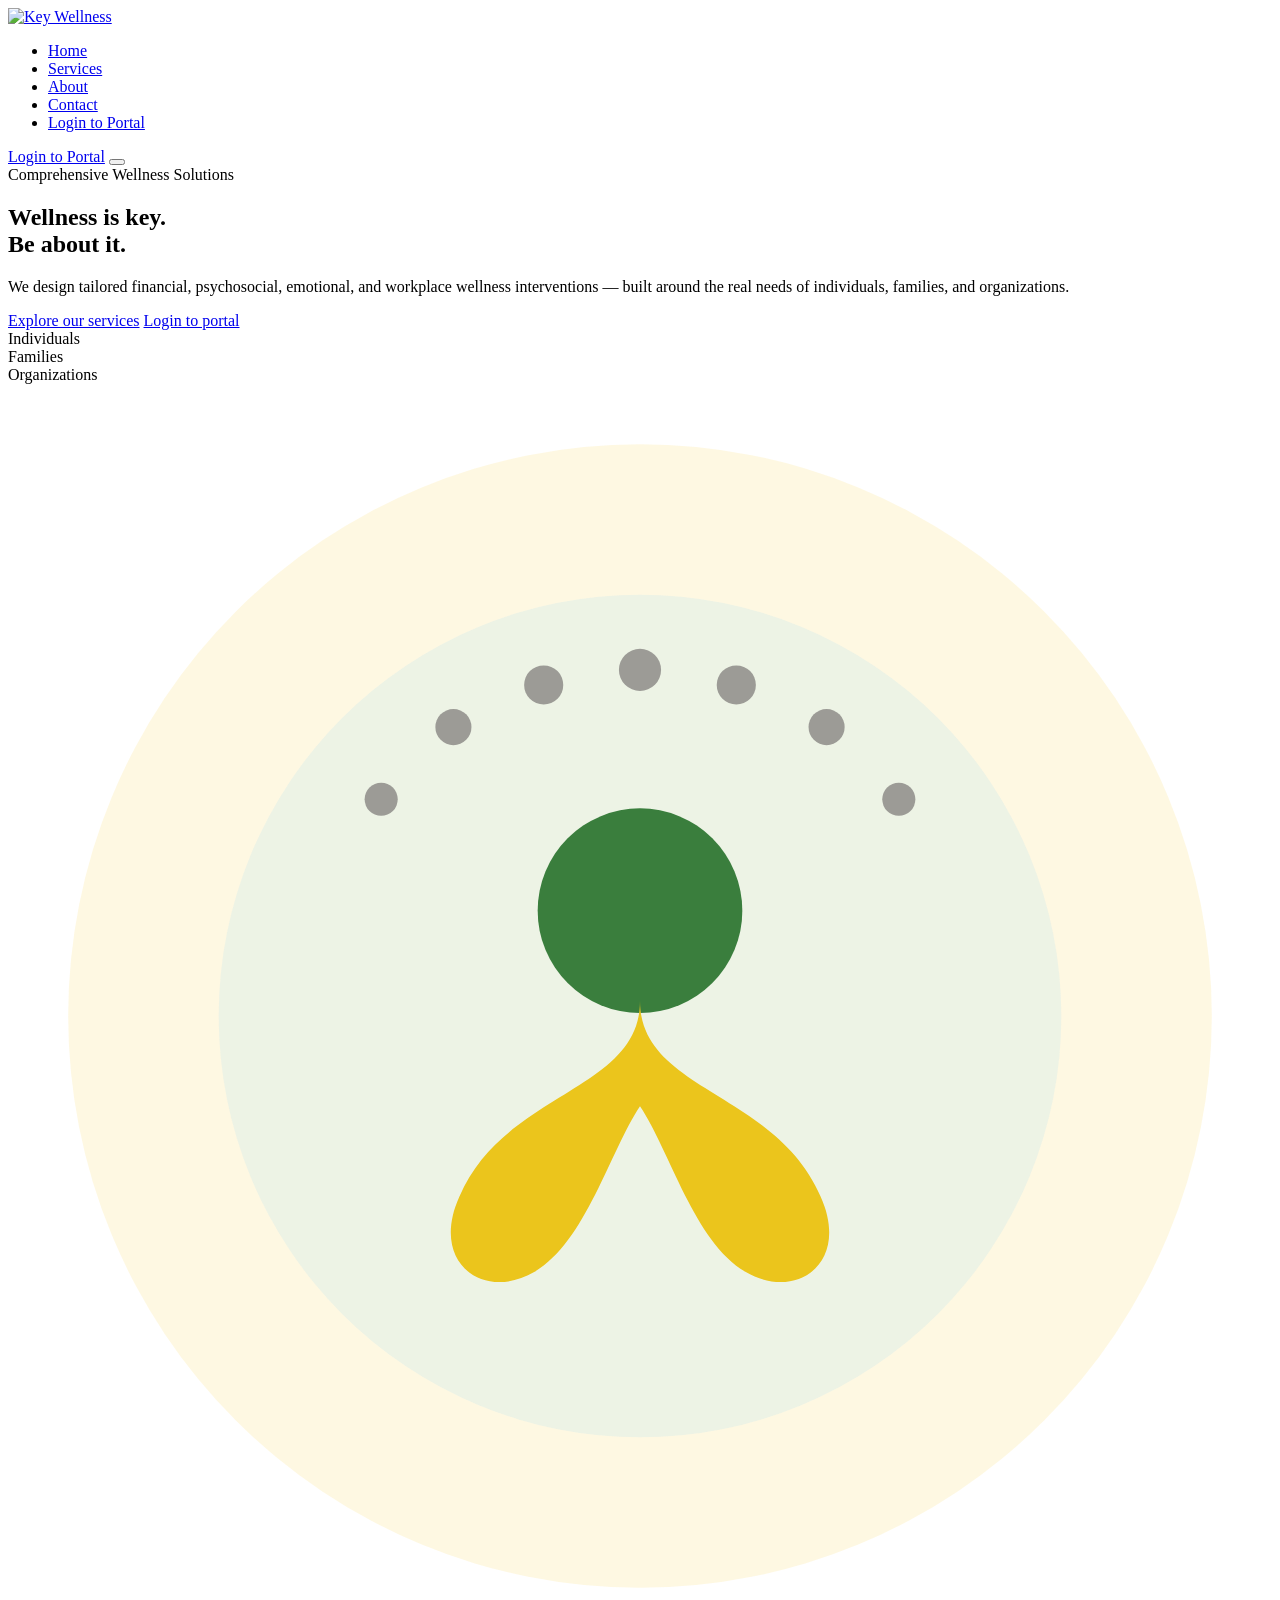
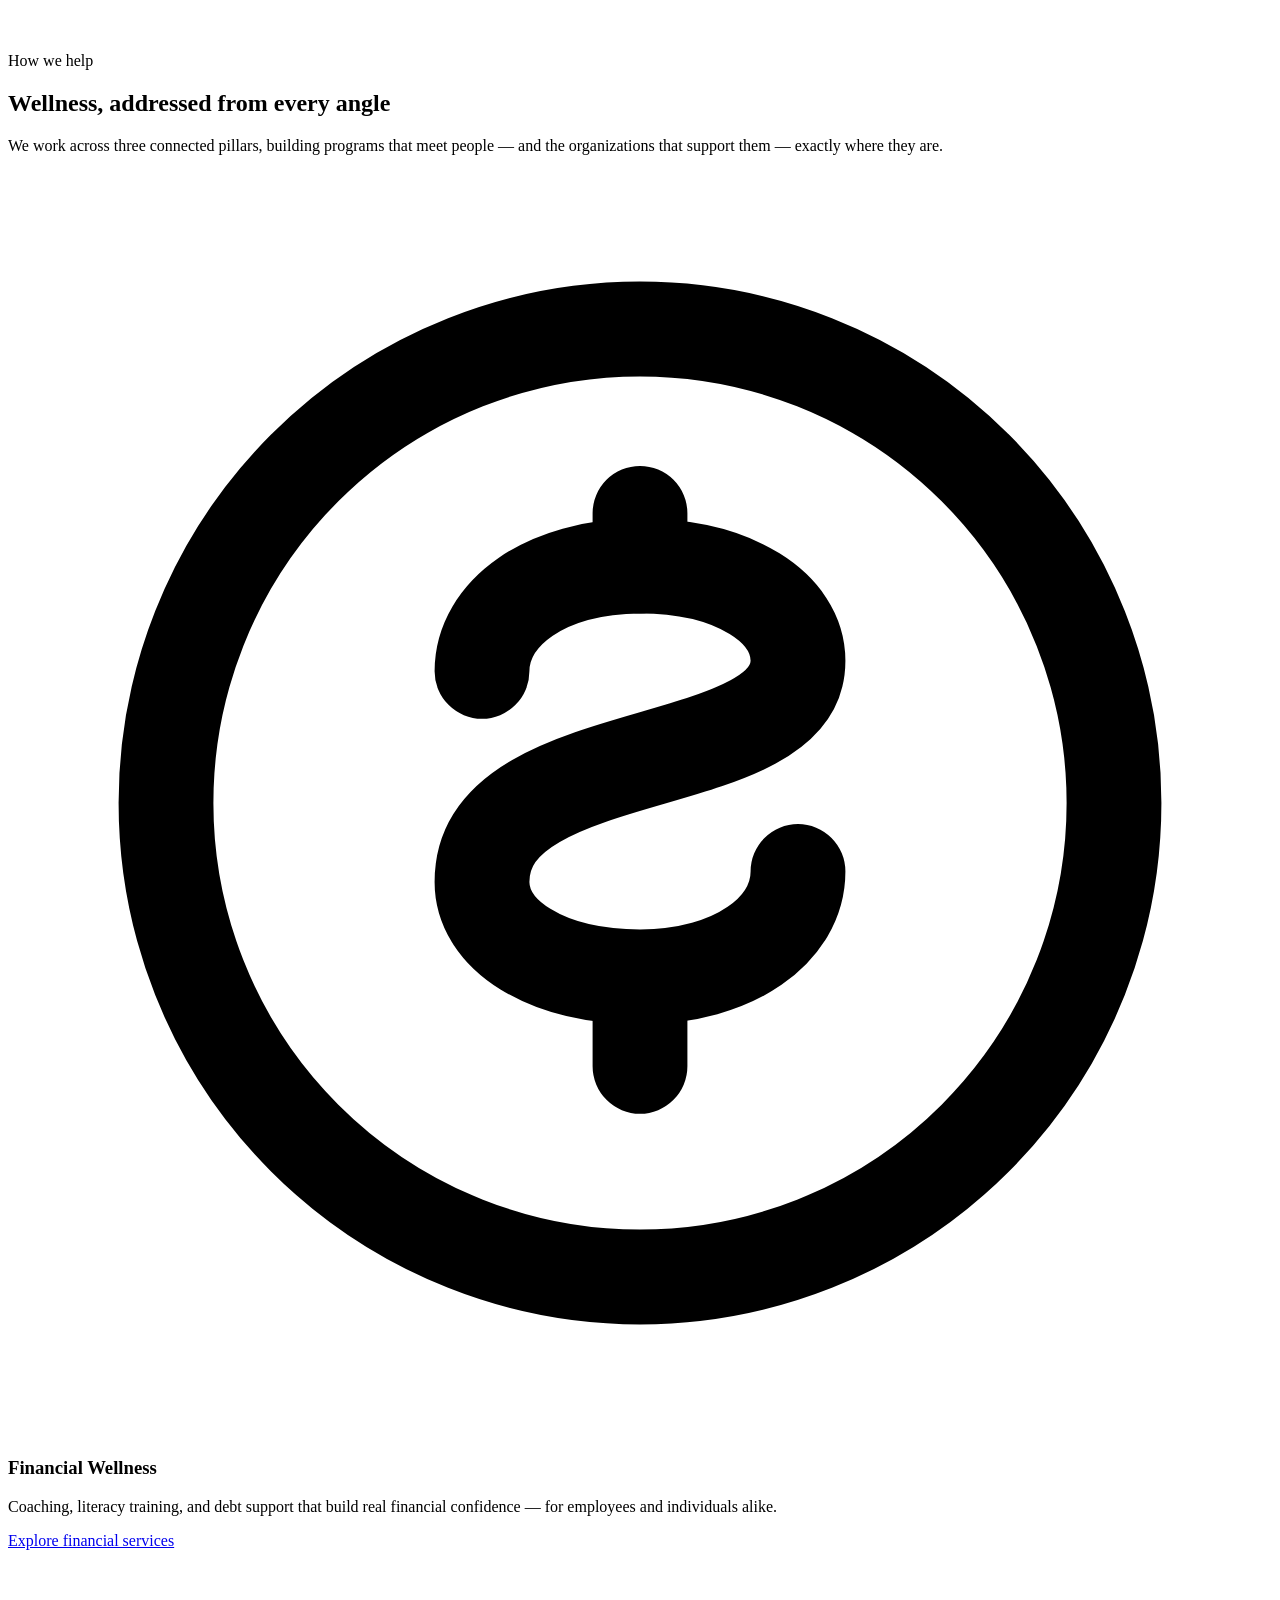
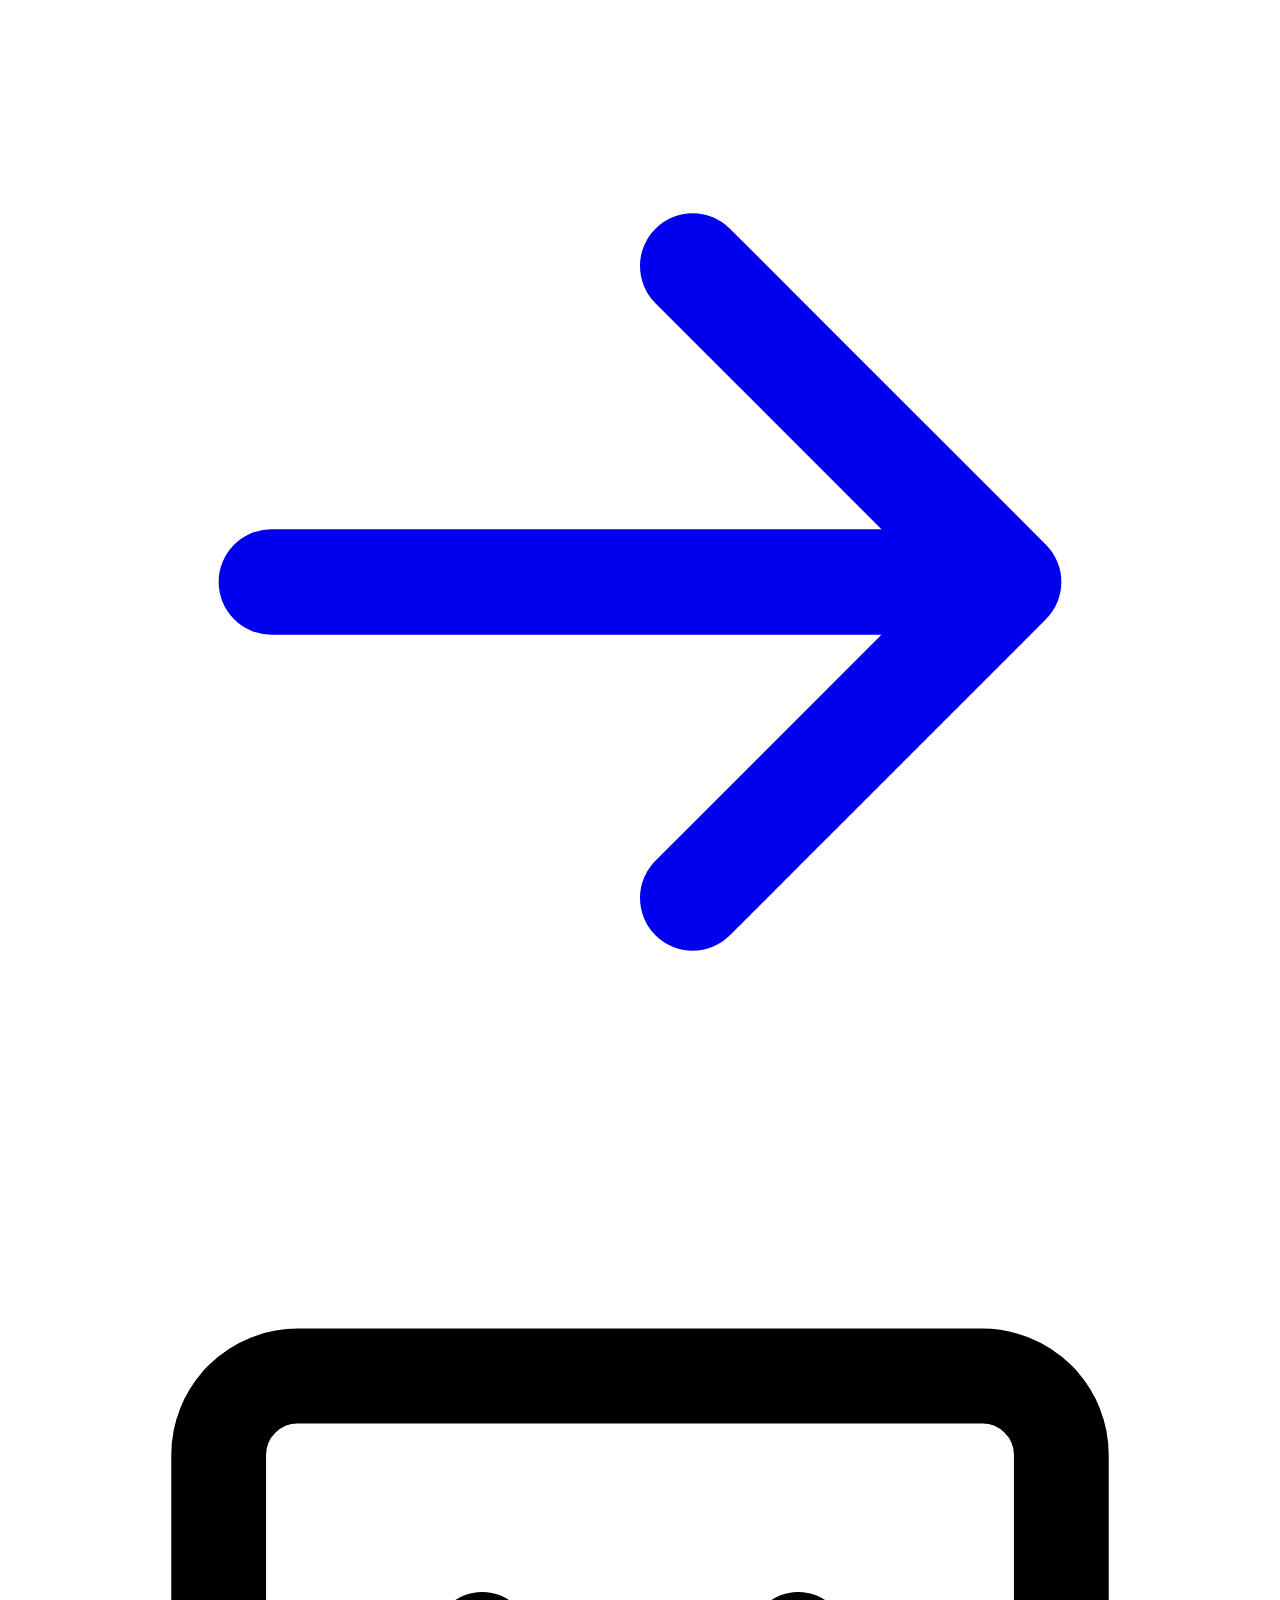
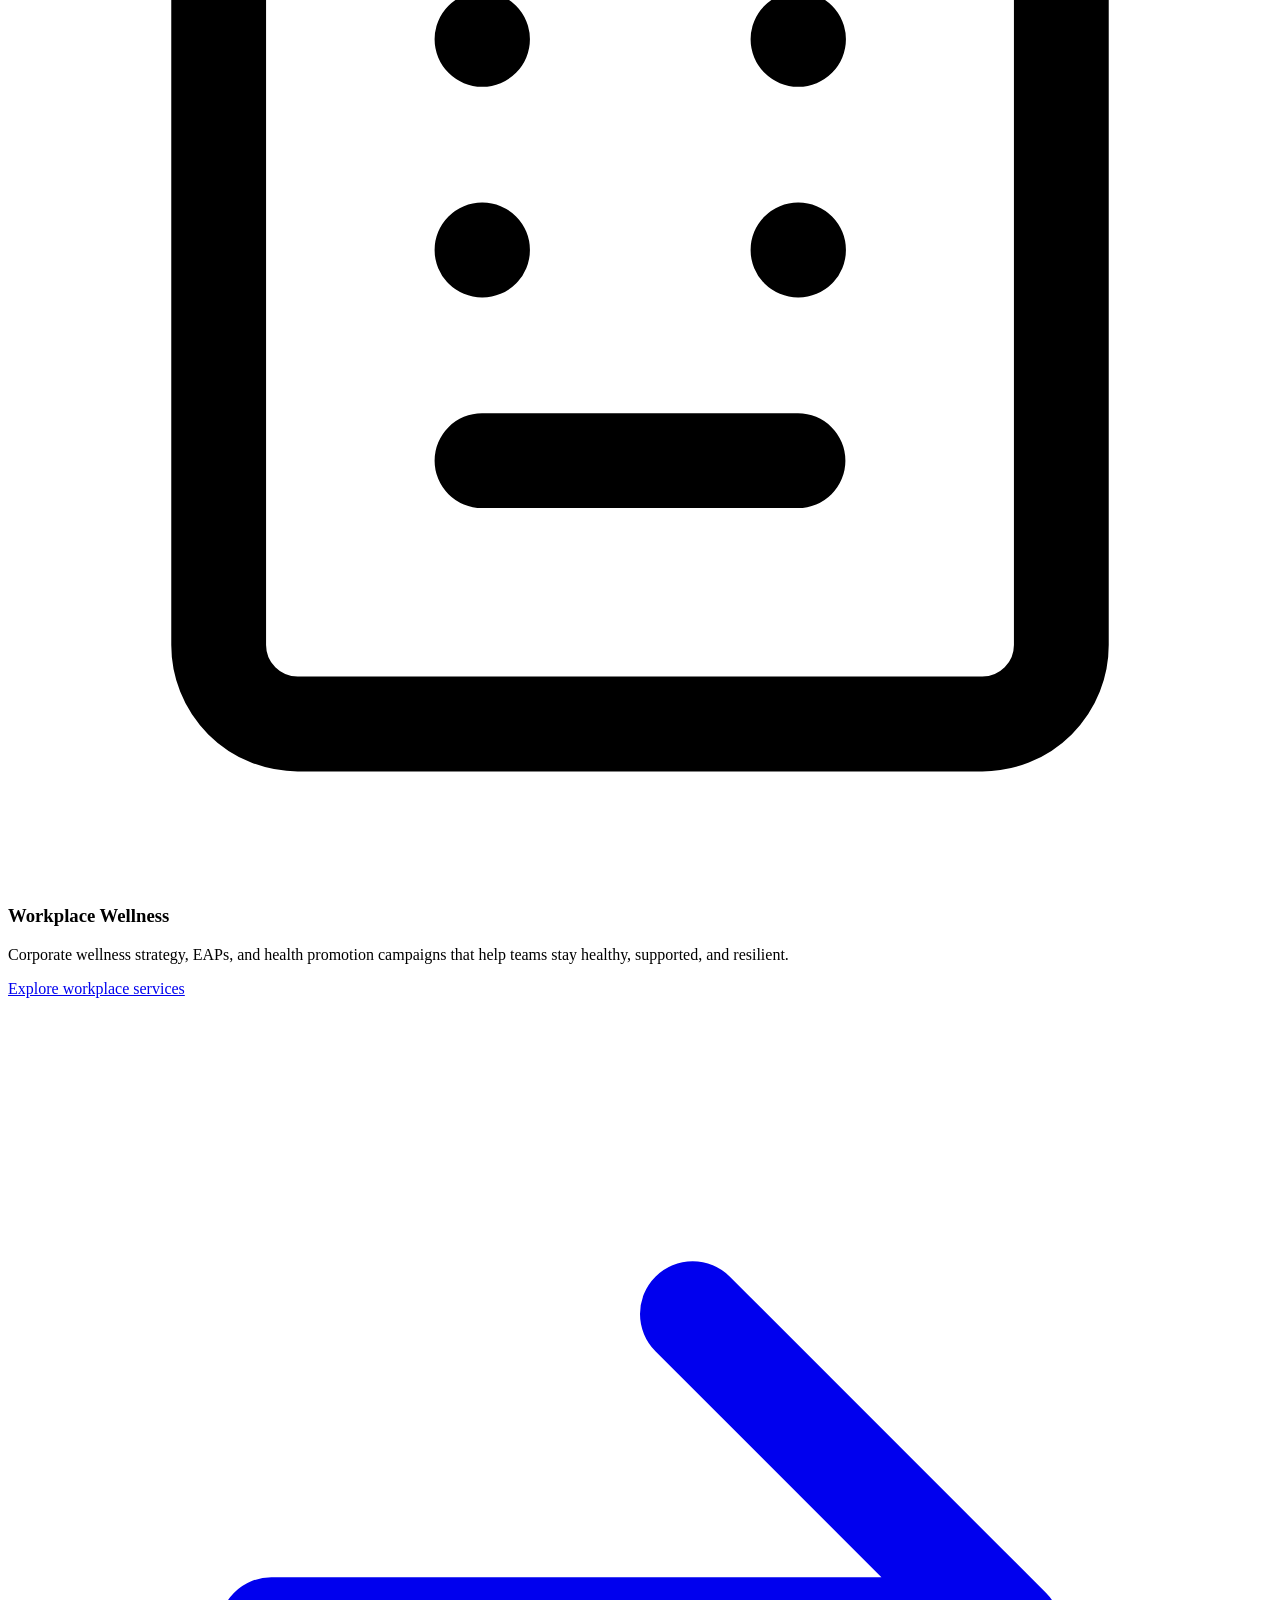
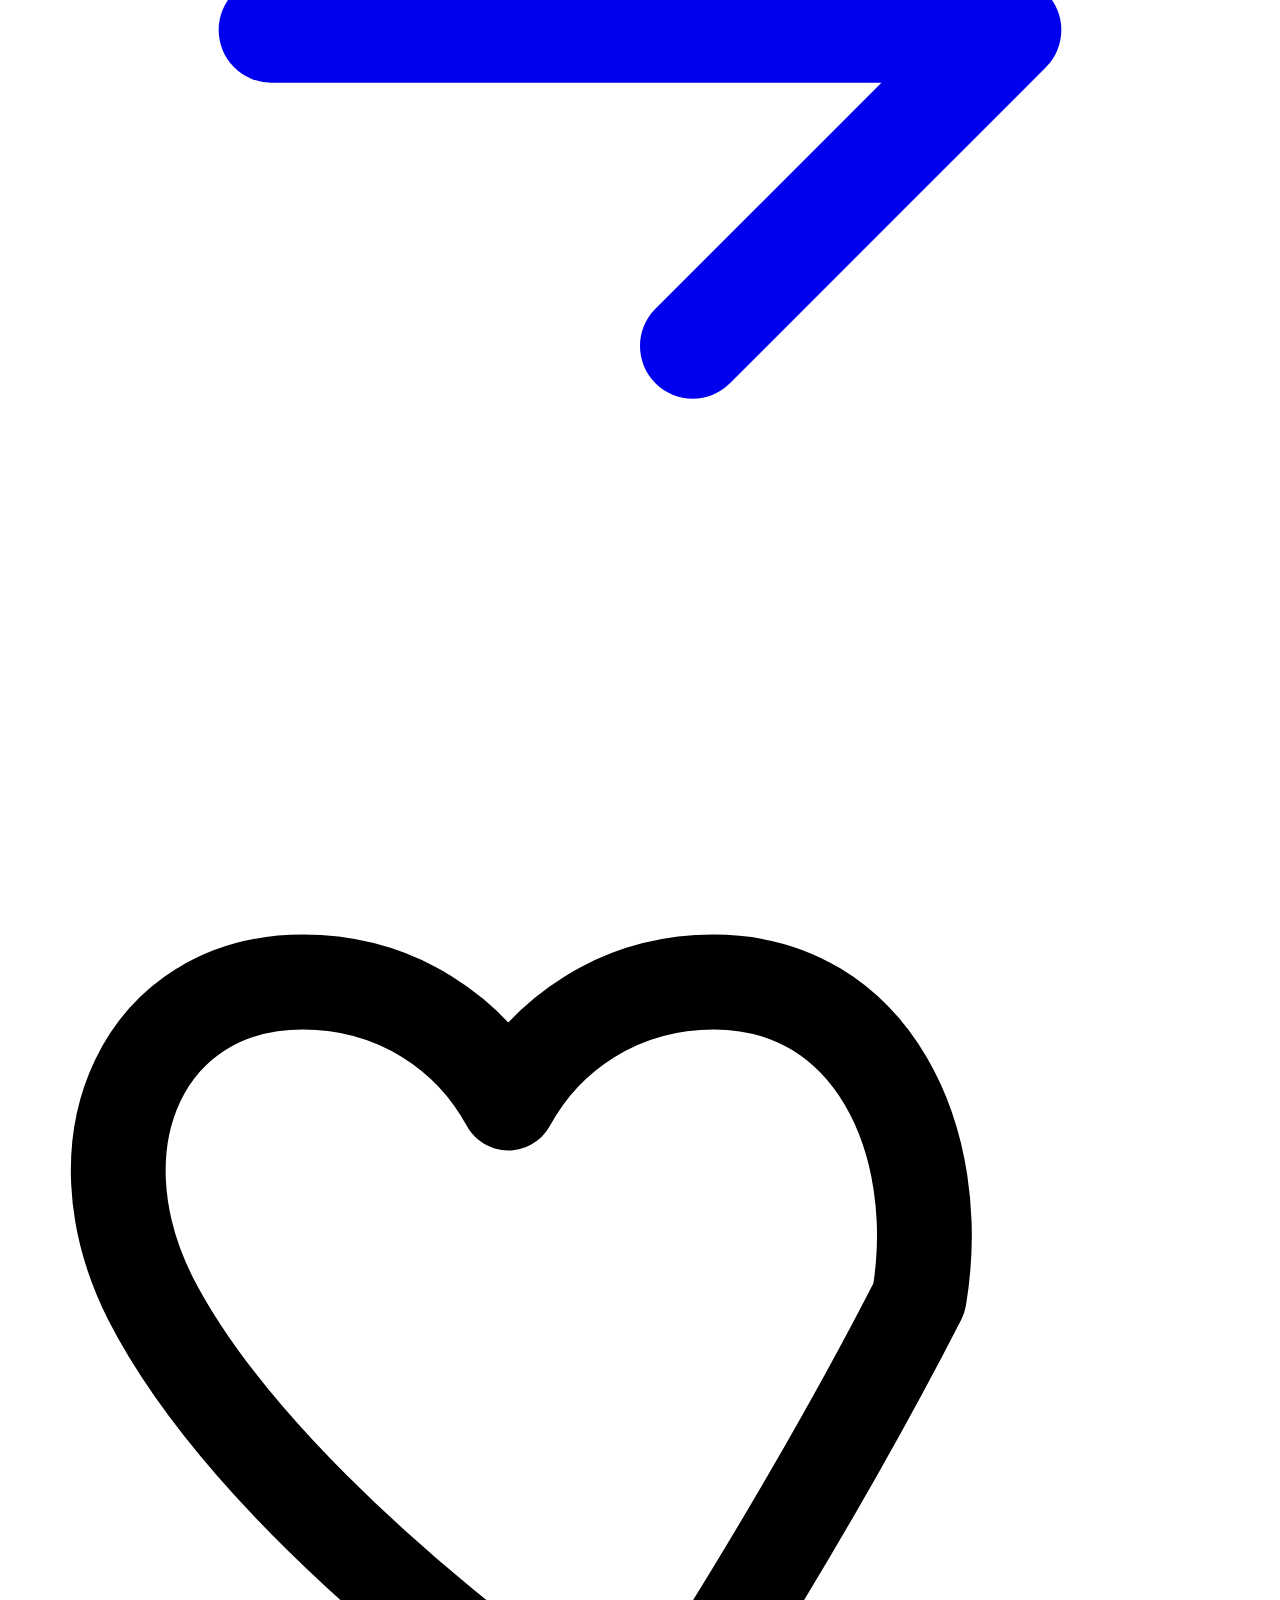
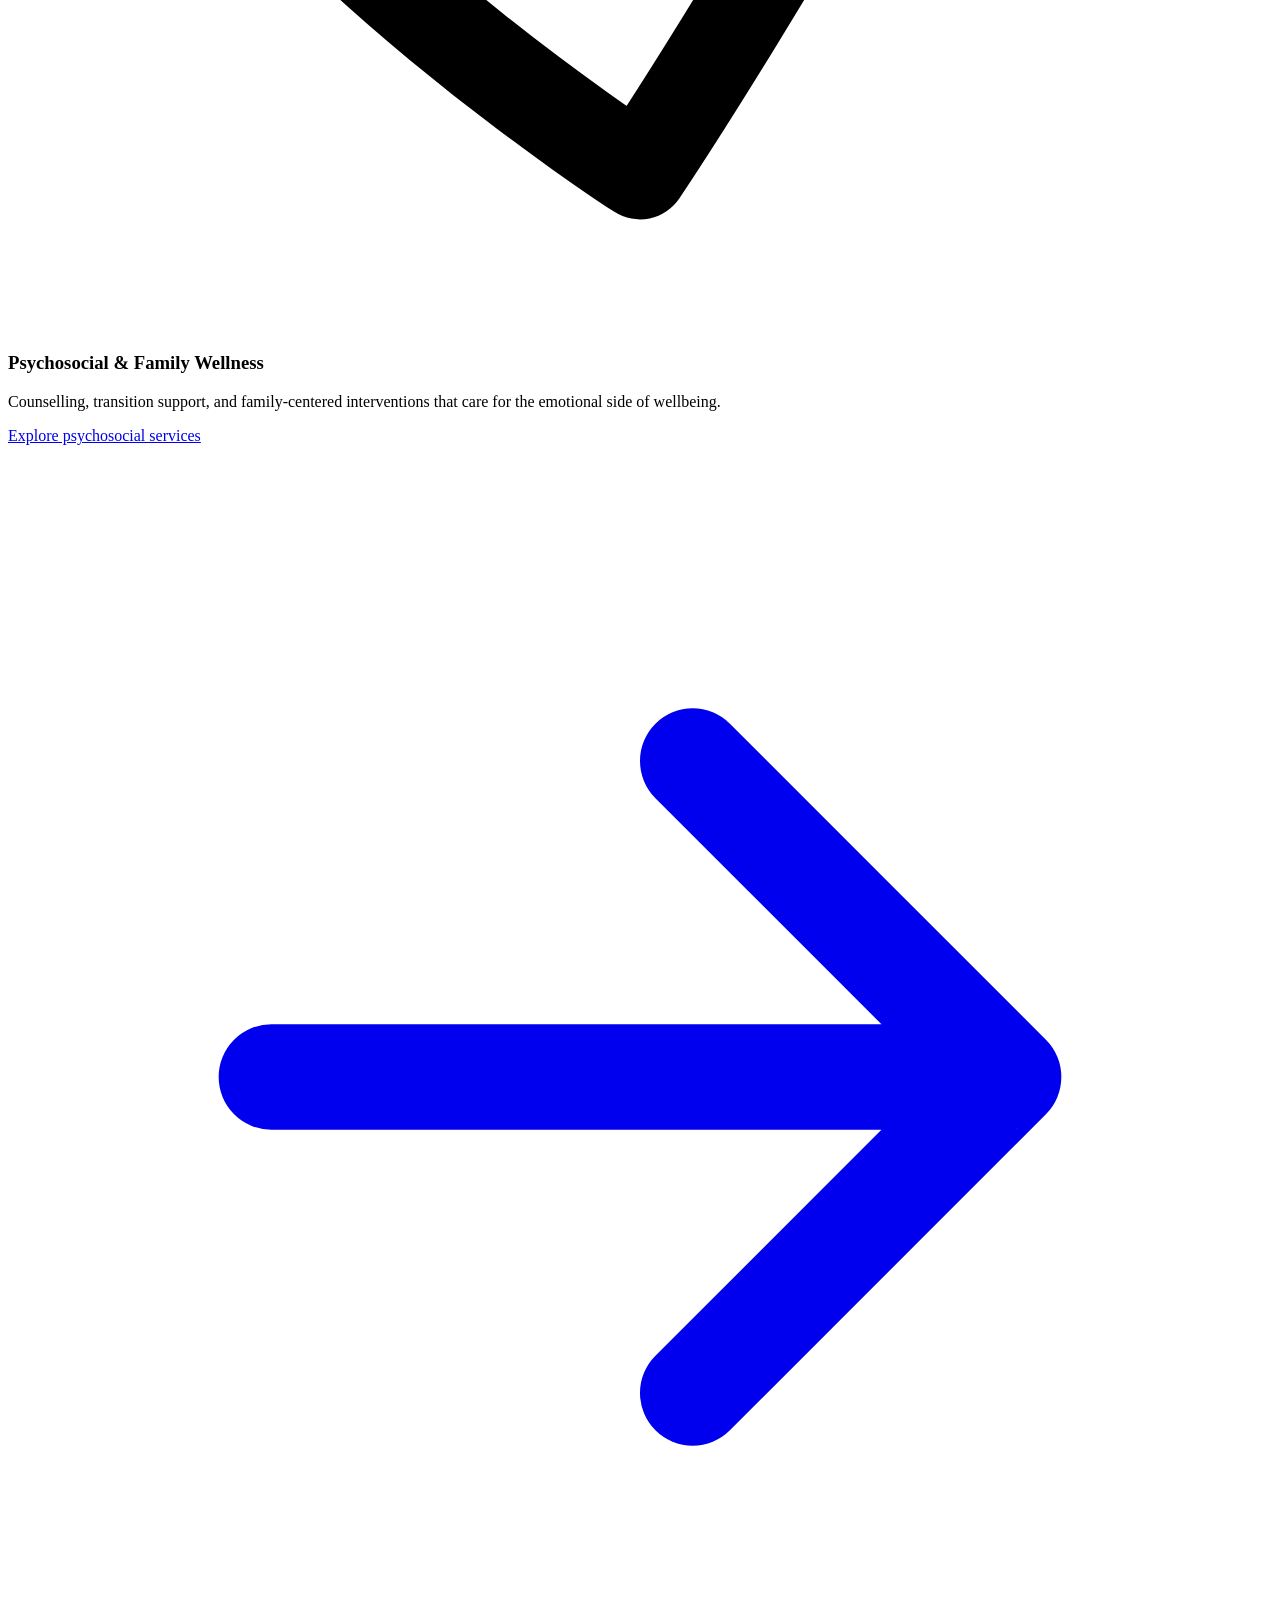
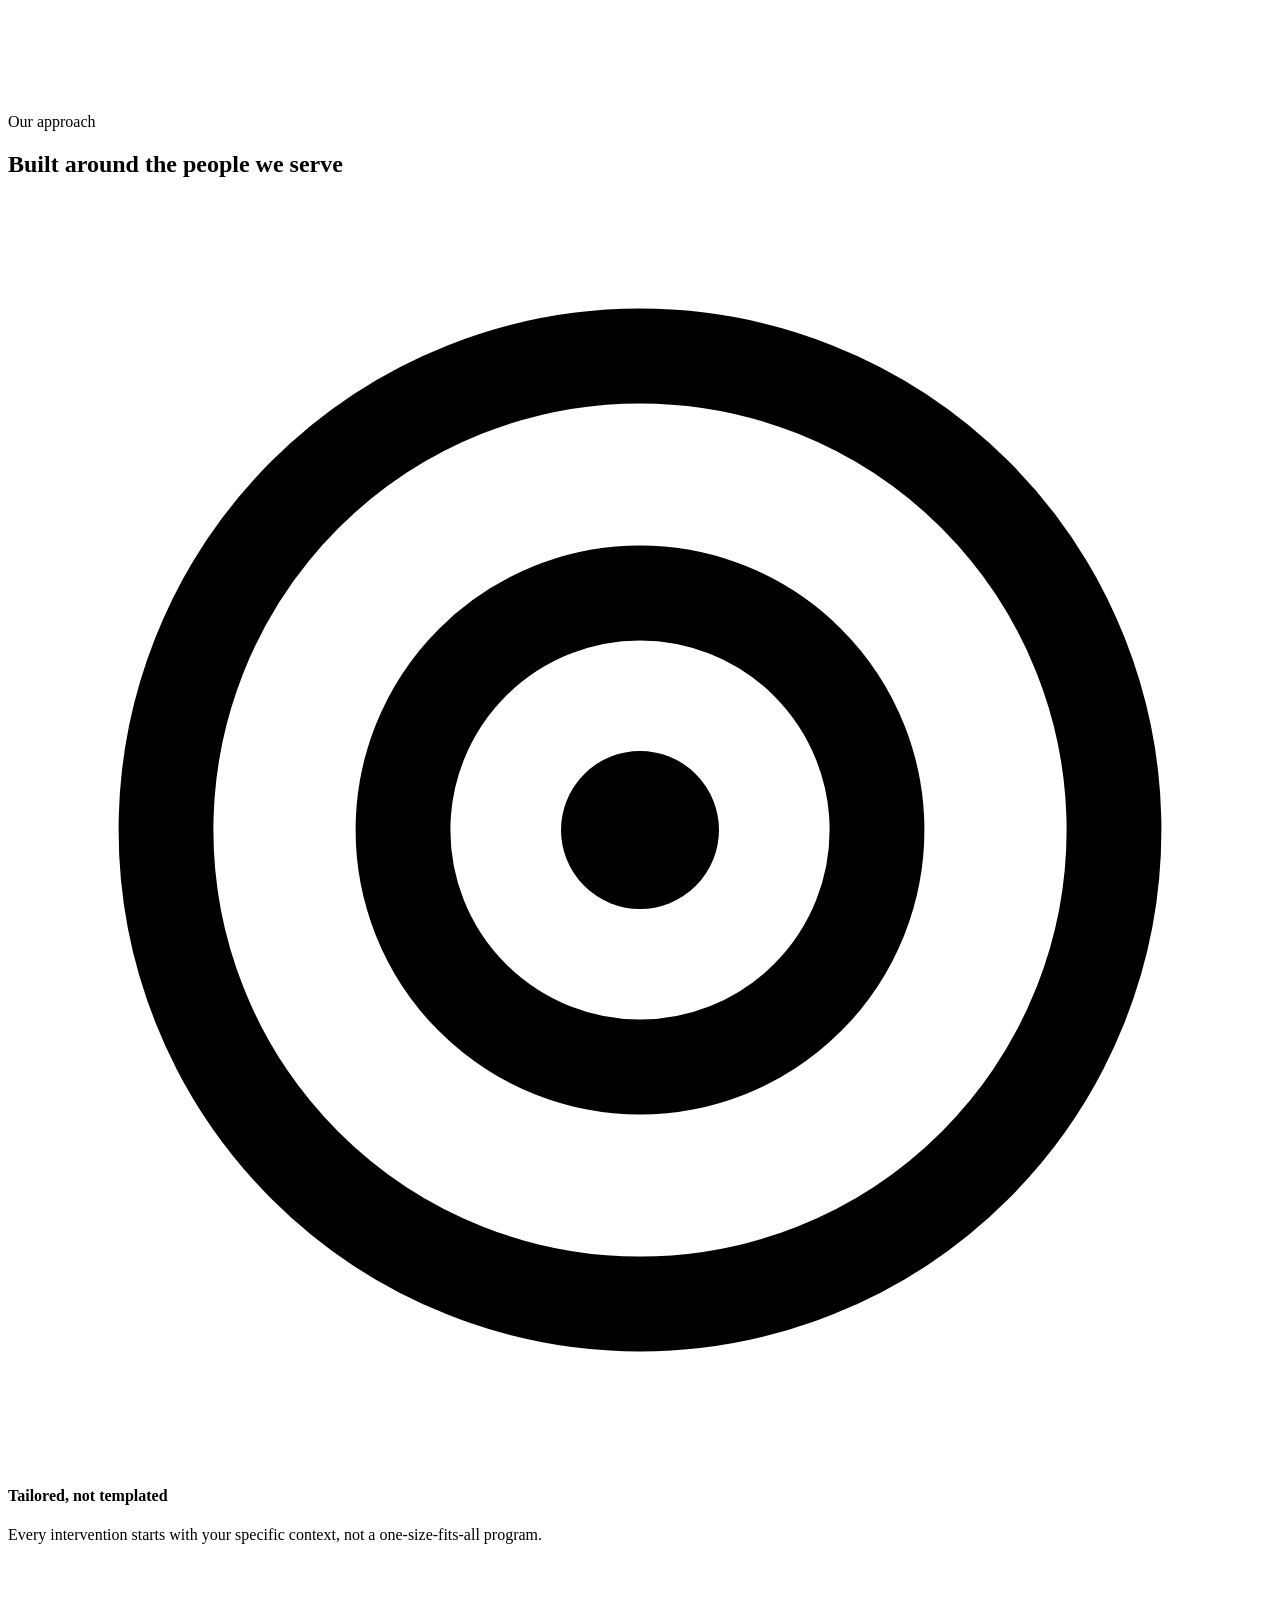
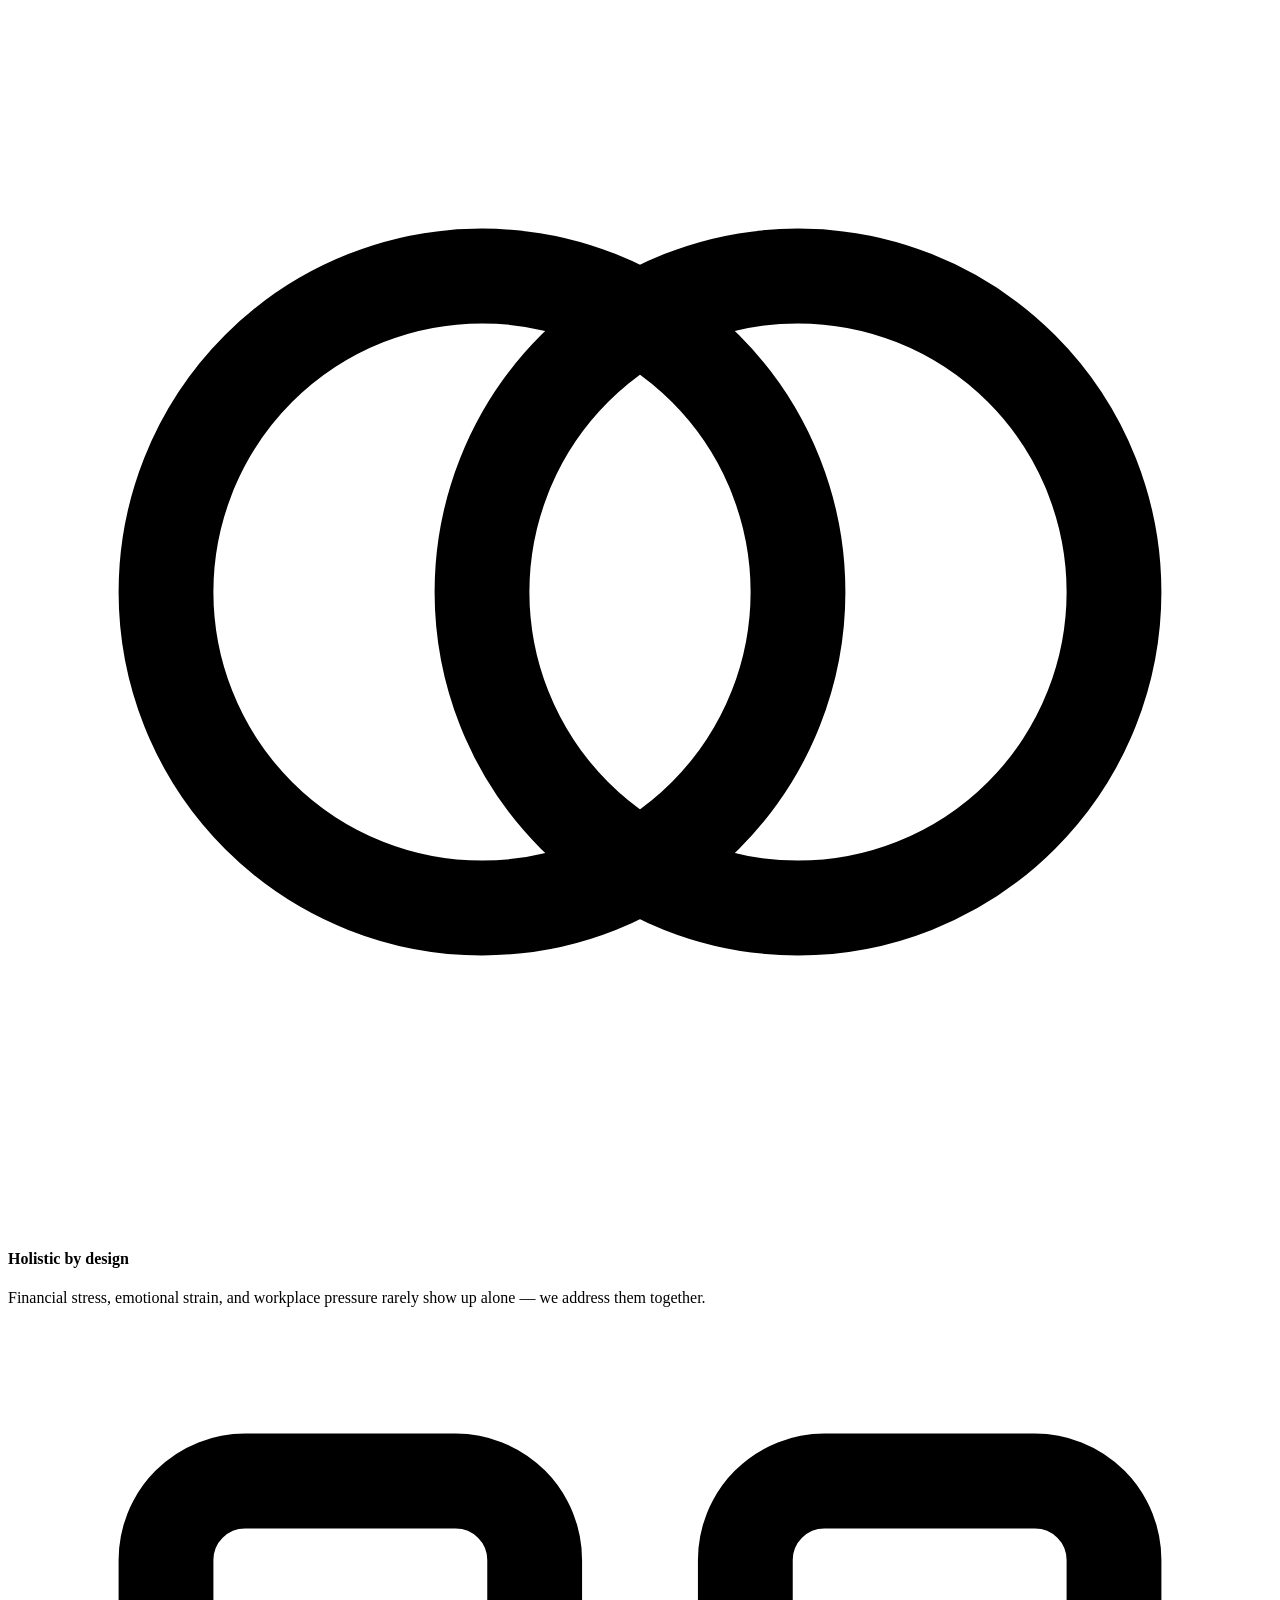
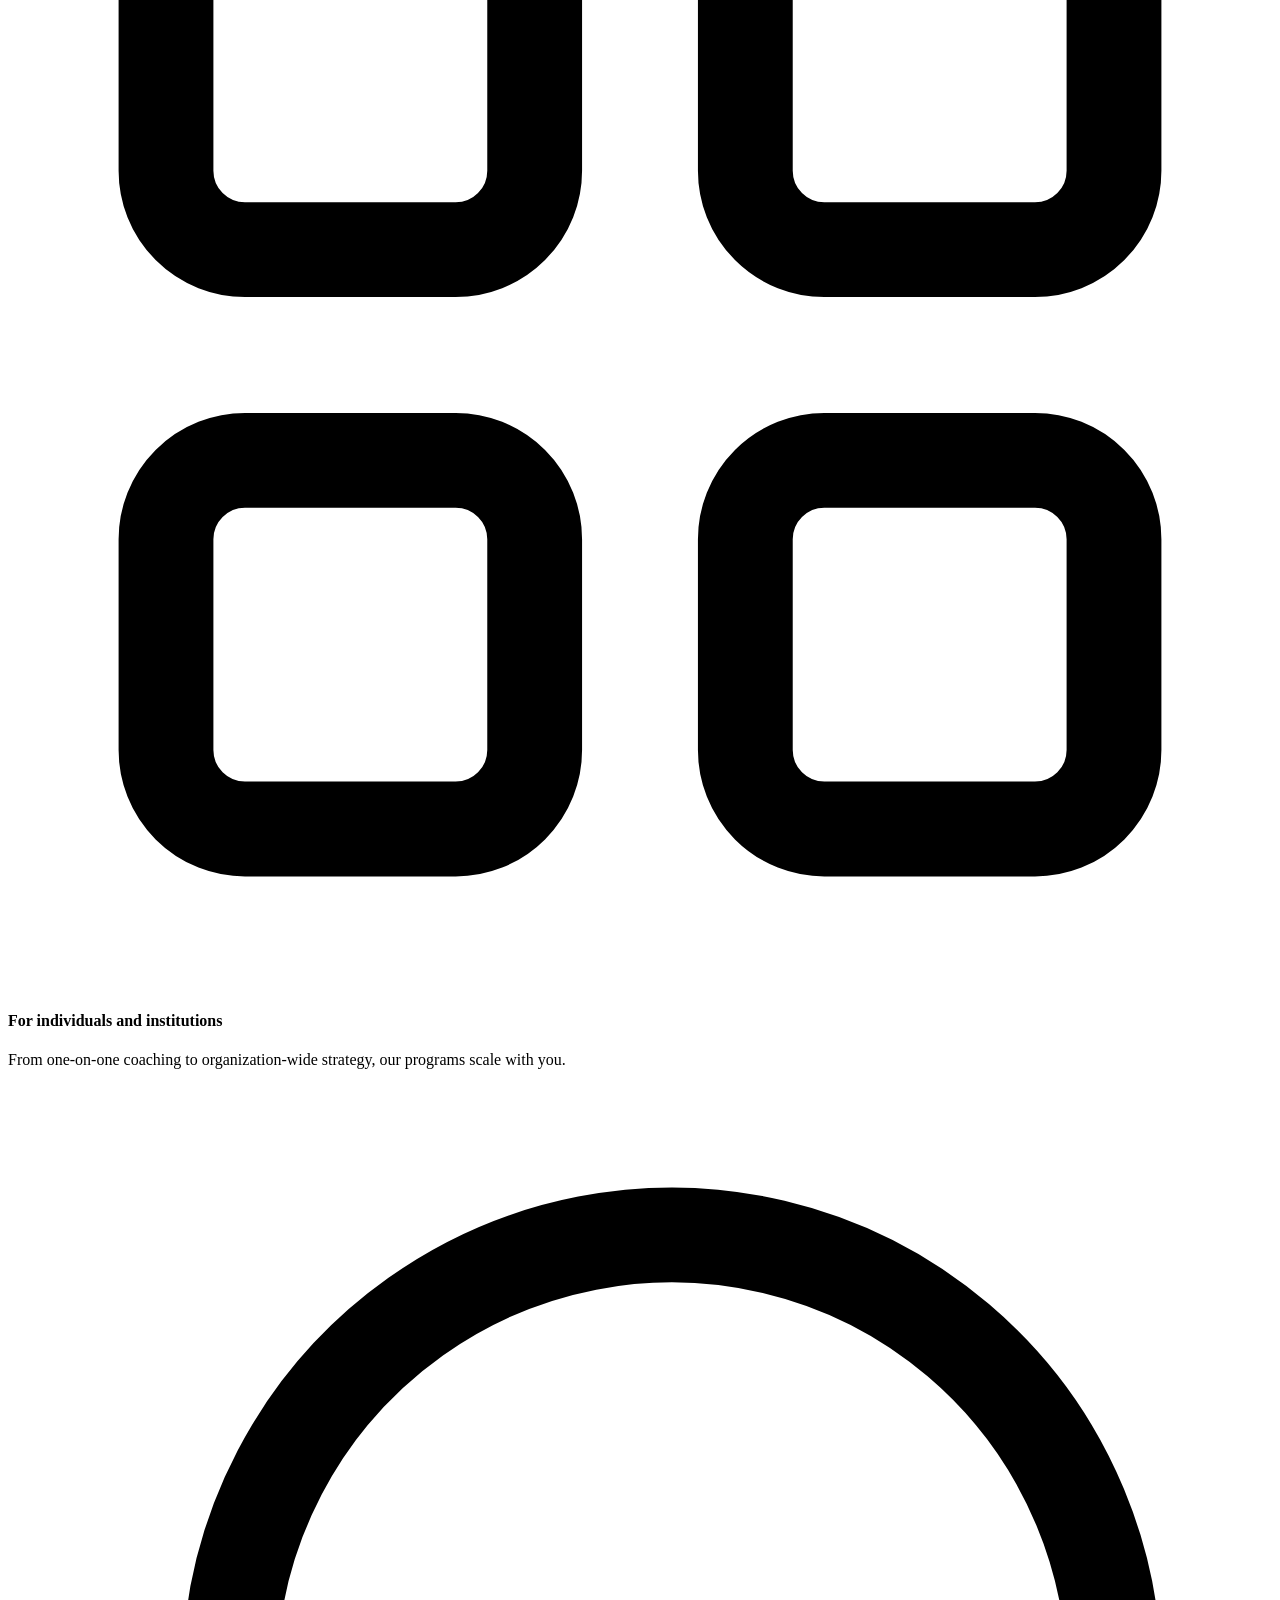
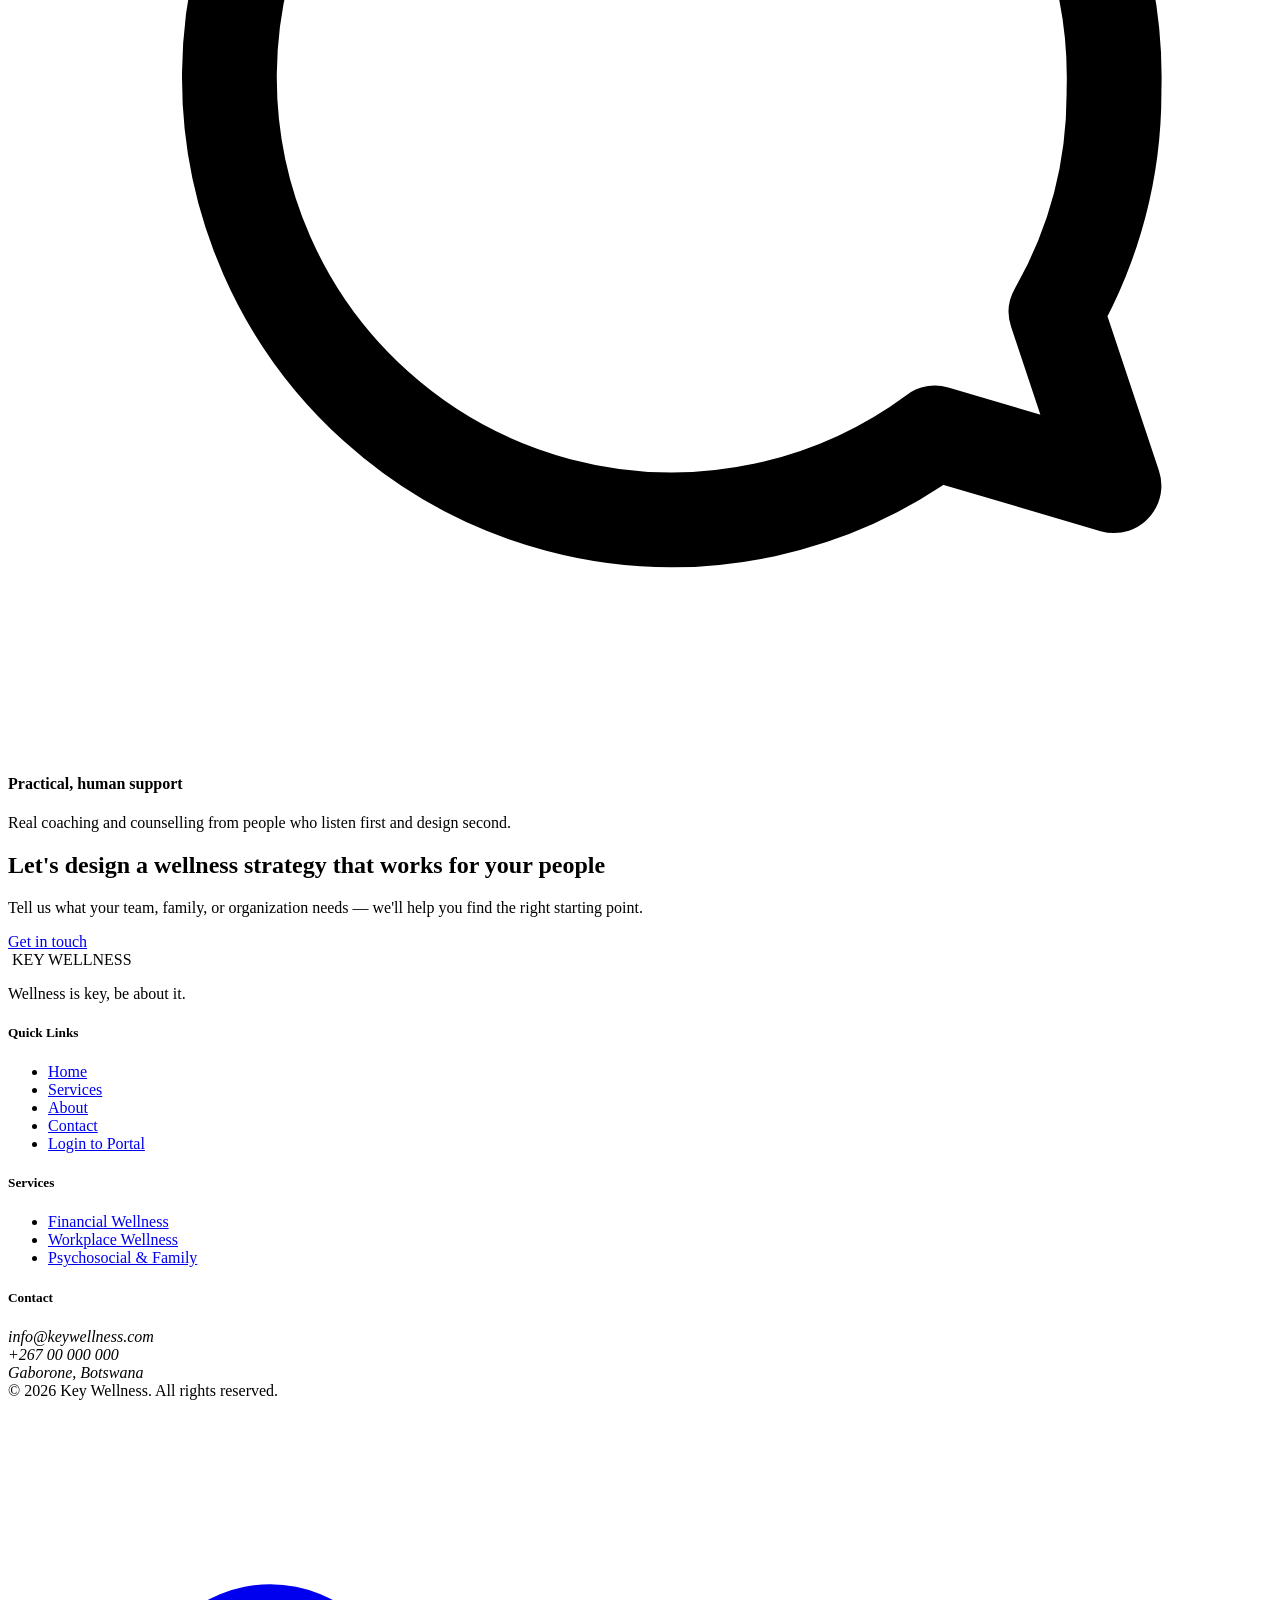
==== index.html @ f1376d21 "Add files via upload" ====
<!DOCTYPE html>
<html lang="en">
<head>
<meta charset="UTF-8" />
<meta name="viewport" content="width=device-width, initial-scale=1.0" />
<title>Key Wellness — Comprehensive Wellness Solutions</title>
<meta name="description" content="Key Wellness designs tailored financial, psychosocial, emotional, and workplace wellness programs for individuals, families, and organizations." />
<link rel="icon" type="image/png" href="assets/logo-icon.png" />
<link rel="preconnect" href="https://fonts.googleapis.com">
<link rel="preconnect" href="https://fonts.gstatic.com" crossorigin>
<link href="https://fonts.googleapis.com/css2?family=Inter:wght@400;500;600;700&family=Poppins:wght@500;600;700&display=swap" rel="stylesheet">
<link rel="stylesheet" href="css/style.css" />
</head>
<body>

<!-- ============================ HEADER ============================ -->
<header class="site-header">
  <nav class="nav">
    <a href="index.html" class="nav-logo" aria-label="Key Wellness home">
      <img src="assets/logo-full.png" alt="Key Wellness" />
    </a>

    <ul class="nav-links" id="nav-links">
      <li><a href="index.html" class="active">Home</a></li>
      <li><a href="services.html">Services</a></li>
      <li><a href="about.html">About</a></li>
      <li><a href="contact.html">Contact</a></li>
      <li><a href="login.html">Login to Portal</a></li>
    </ul>

    <div class="nav-actions">
      <a href="login.html" class="btn btn-ghost btn-sm">Login to Portal</a>
      <button class="nav-toggle" id="nav-toggle" aria-label="Toggle menu" aria-expanded="false">
        <span></span><span></span><span></span>
      </button>
    </div>
  </nav>
</header>

<!-- ============================ HERO ============================ -->
<section class="hero">
  <div class="container">
    <div class="hero-copy reveal">
      <div class="eyebrow"><span class="dot"></span>Comprehensive Wellness Solutions</div>
      <h1>Wellness is key.<br><span class="accent">Be about it.</span></h1>
      <p class="lead">We design tailored financial, psychosocial, emotional, and workplace wellness interventions — built around the real needs of individuals, families, and organizations.</p>
      <div class="hero-actions">
        <a href="services.html" class="btn btn-primary">Explore our services</a>
        <a href="login.html" class="btn btn-ghost">Login to portal</a>
      </div>
      <div class="hero-served">
        <div>Individuals</div>
        <div>Families</div>
        <div>Organizations</div>
      </div>
    </div>

    <div class="hero-visual reveal">
      <svg viewBox="0 0 420 420" xmlns="http://www.w3.org/2000/svg" aria-hidden="true">
        <circle cx="210" cy="210" r="190" fill="#fdf3cf" opacity="0.6" />
        <circle cx="210" cy="210" r="140" fill="#e7f1e7" opacity="0.7" />
        <!-- aura dots -->
        <g fill="#9c9b96">
          <circle cx="210" cy="95" r="7" />
          <circle cx="178" cy="100" r="6.5" />
          <circle cx="148" cy="114" r="6" />
          <circle cx="124" cy="138" r="5.5" />
          <circle cx="242" cy="100" r="6.5" />
          <circle cx="272" cy="114" r="6" />
          <circle cx="296" cy="138" r="5.5" />
        </g>
        <circle cx="210" cy="175" r="34" fill="#3a7e3d" />
        <path d="M210 205
                 C 210 235, 165 235, 150 270
                 C 140 292, 158 305, 175 295
                 C 192 285, 200 255, 210 240
                 C 220 255, 228 285, 245 295
                 C 262 305, 280 292, 270 270
                 C 255 235, 210 235, 210 205 Z"
              fill="#ebc51c" />
      </svg>
    </div>
  </div>
</section>

<!-- ============================ PILLARS ============================ -->
<section>
  <div class="container">
    <div class="section-head section-head--center reveal">
      <div class="eyebrow" style="justify-content:center"><span class="dot"></span>How we help</div>
      <h2>Wellness, addressed from every angle</h2>
      <p>We work across three connected pillars, building programs that meet people — and the organizations that support them — exactly where they are.</p>
    </div>

    <div class="pillars-grid">
      <div class="pillar-card reveal">
        <div class="pillar-icon">
          <svg viewBox="0 0 24 24" fill="none" stroke="currentColor" stroke-width="1.8" stroke-linecap="round" stroke-linejoin="round"><circle cx="12" cy="12" r="9"/><path d="M9 9.5c0-1.1 1.2-2 3-2s3 .8 3 1.8c0 2.2-6 1.5-6 4.2 0 1 1.2 1.8 3 1.8s3-.9 3-2"/><path d="M12 6.5v1M12 16v1"/></svg>
        </div>
        <h3>Financial Wellness</h3>
        <p>Coaching, literacy training, and debt support that build real financial confidence — for employees and individuals alike.</p>
        <a href="services.html#financial" class="pillar-link">Explore financial services
          <svg viewBox="0 0 24 24" fill="none" stroke="currentColor" stroke-width="2" stroke-linecap="round" stroke-linejoin="round"><path d="M5 12h14M13 6l6 6-6 6"/></svg>
        </a>
      </div>

      <div class="pillar-card reveal">
        <div class="pillar-icon">
          <svg viewBox="0 0 24 24" fill="none" stroke="currentColor" stroke-width="1.8" stroke-linecap="round" stroke-linejoin="round"><rect x="4" y="3" width="16" height="18" rx="1.5"/><path d="M9 8h.01M15 8h.01M9 12h.01M15 12h.01M9 16h6"/></svg>
        </div>
        <h3>Workplace Wellness</h3>
        <p>Corporate wellness strategy, EAPs, and health promotion campaigns that help teams stay healthy, supported, and resilient.</p>
        <a href="services.html#workplace" class="pillar-link">Explore workplace services
          <svg viewBox="0 0 24 24" fill="none" stroke="currentColor" stroke-width="2" stroke-linecap="round" stroke-linejoin="round"><path d="M5 12h14M13 6l6 6-6 6"/></svg>
        </a>
      </div>

      <div class="pillar-card reveal">
        <div class="pillar-icon">
          <svg viewBox="0 0 24 24" fill="none" stroke="currentColor" stroke-width="1.8" stroke-linecap="round" stroke-linejoin="round"><path d="M12 21s-7-4.5-9.3-9C1.2 9 2.6 6 5.6 6c1.8 0 3.2 1 3.9 2.3C10.2 7 11.6 6 13.4 6c3 0 4.4 3 3.9 6-2.3 4.5-5.3 9-5.3 9Z"/></svg>
        </div>
        <h3>Psychosocial &amp; Family Wellness</h3>
        <p>Counselling, transition support, and family-centered interventions that care for the emotional side of wellbeing.</p>
        <a href="services.html#psychosocial" class="pillar-link">Explore psychosocial services
          <svg viewBox="0 0 24 24" fill="none" stroke="currentColor" stroke-width="2" stroke-linecap="round" stroke-linejoin="round"><path d="M5 12h14M13 6l6 6-6 6"/></svg>
        </a>
      </div>
    </div>
  </div>
</section>

<!-- ============================ WHY KEY WELLNESS ============================ -->
<section class="section--cream">
  <div class="container">
    <div class="section-head reveal">
      <div class="eyebrow"><span class="dot"></span>Our approach</div>
      <h2>Built around the people we serve</h2>
    </div>

    <div class="features-grid">
      <div class="feature-block reveal">
        <div class="feature-icon">
          <svg viewBox="0 0 24 24" fill="none" stroke="currentColor" stroke-width="1.8" stroke-linecap="round" stroke-linejoin="round"><circle cx="12" cy="12" r="9"/><circle cx="12" cy="12" r="4.5"/><circle cx="12" cy="12" r="0.6" fill="currentColor"/></svg>
        </div>
        <h4>Tailored, not templated</h4>
        <p>Every intervention starts with your specific context, not a one-size-fits-all program.</p>
      </div>

      <div class="feature-block reveal">
        <div class="feature-icon">
          <svg viewBox="0 0 24 24" fill="none" stroke="currentColor" stroke-width="1.8" stroke-linecap="round" stroke-linejoin="round"><circle cx="9" cy="12" r="6"/><circle cx="15" cy="12" r="6"/></svg>
        </div>
        <h4>Holistic by design</h4>
        <p>Financial stress, emotional strain, and workplace pressure rarely show up alone — we address them together.</p>
      </div>

      <div class="feature-block reveal">
        <div class="feature-icon">
          <svg viewBox="0 0 24 24" fill="none" stroke="currentColor" stroke-width="1.8" stroke-linecap="round" stroke-linejoin="round"><rect x="3" y="3" width="7" height="7" rx="1.5"/><rect x="14" y="3" width="7" height="7" rx="1.5"/><rect x="3" y="14" width="7" height="7" rx="1.5"/><rect x="14" y="14" width="7" height="7" rx="1.5"/></svg>
        </div>
        <h4>For individuals and institutions</h4>
        <p>From one-on-one coaching to organization-wide strategy, our programs scale with you.</p>
      </div>

      <div class="feature-block reveal">
        <div class="feature-icon">
          <svg viewBox="0 0 24 24" fill="none" stroke="currentColor" stroke-width="1.8" stroke-linecap="round" stroke-linejoin="round"><path d="M21 11.5a8.4 8.4 0 0 1-1.1 4.2L21 19l-3.4-1a8.4 8.4 0 1 1 3.4-6.5Z"/></svg>
        </div>
        <h4>Practical, human support</h4>
        <p>Real coaching and counselling from people who listen first and design second.</p>
      </div>
    </div>
  </div>
</section>

<!-- ============================ CTA BANNER ============================ -->
<section>
  <div class="container">
    <div class="cta-banner reveal">
      <div>
        <h2>Let's design a wellness strategy that works for your people</h2>
        <p>Tell us what your team, family, or organization needs — we'll help you find the right starting point.</p>
      </div>
      <div class="cta-actions">
        <a href="contact.html" class="btn btn-primary">Get in touch</a>
      </div>
    </div>
  </div>
</section>

<!-- ============================ FOOTER ============================ -->
<footer class="site-footer">
  <div class="container">
    <div class="footer-top">
      <div>
        <div class="footer-brand-mark">
          <img src="assets/logo-icon.png" alt="" />
          <span><span class="key">KEY</span> <span class="wellness">WELLNESS</span></span>
        </div>
        <p class="footer-tagline">Wellness is key, be about it.</p>
      </div>

      <div class="footer-col">
        <h5>Quick Links</h5>
        <ul>
          <li><a href="index.html">Home</a></li>
          <li><a href="services.html">Services</a></li>
          <li><a href="about.html">About</a></li>
          <li><a href="contact.html">Contact</a></li>
          <li><a href="login.html">Login to Portal</a></li>
        </ul>
      </div>

      <div class="footer-col">
        <h5>Services</h5>
        <ul>
          <li><a href="services.html#financial">Financial Wellness</a></li>
          <li><a href="services.html#workplace">Workplace Wellness</a></li>
          <li><a href="services.html#psychosocial">Psychosocial &amp; Family</a></li>
        </ul>
      </div>

      <div class="footer-col">
        <h5>Contact</h5>
        <address>
          info@keywellness.com<br>
          +267 00 000 000<br>
          Gaborone, Botswana
        </address>
      </div>
    </div>

    <div class="footer-bottom">
      <span>&copy; 2026 Key Wellness. All rights reserved.</span>
      <div class="footer-socials">
        <a href="#" aria-label="Key Wellness on LinkedIn">
          <svg viewBox="0 0 24 24" fill="currentColor"><path d="M4.98 3.5a2.5 2.5 0 1 1 0 5 2.5 2.5 0 0 1 0-5ZM3 9h4v12H3V9Zm6.5 0H13v1.7h.05c.5-1 1.7-2 3.5-2 3.8 0 4.45 2.5 4.45 5.7V21h-4v-5.6c0-1.35-.02-3.1-1.9-3.1-1.9 0-2.2 1.5-2.2 3v5.7h-4V9Z"/></svg>
        </a>
        <a href="#" aria-label="Key Wellness on Facebook">
          <svg viewBox="0 0 24 24" fill="currentColor"><path d="M13.5 21v-7h2.4l.4-3H13.5V9.2c0-.9.3-1.5 1.6-1.5h1.4V5.1c-.7-.1-1.6-.2-2.5-.2-2.5 0-4.2 1.5-4.2 4.3V11H7.5v3h2.3v7h3.7Z"/></svg>
        </a>
        <a href="#" aria-label="Key Wellness on Instagram">
          <svg viewBox="0 0 24 24" fill="none" stroke="currentColor" stroke-width="1.8"><rect x="3.5" y="3.5" width="17" height="17" rx="4.5"/><circle cx="12" cy="12" r="3.7"/><circle cx="17" cy="7" r="0.6" fill="currentColor" stroke="none"/></svg>
        </a>
      </div>
    </div>
  </div>
</footer>

<script src="js/main.js"></script>
</body>
</html>
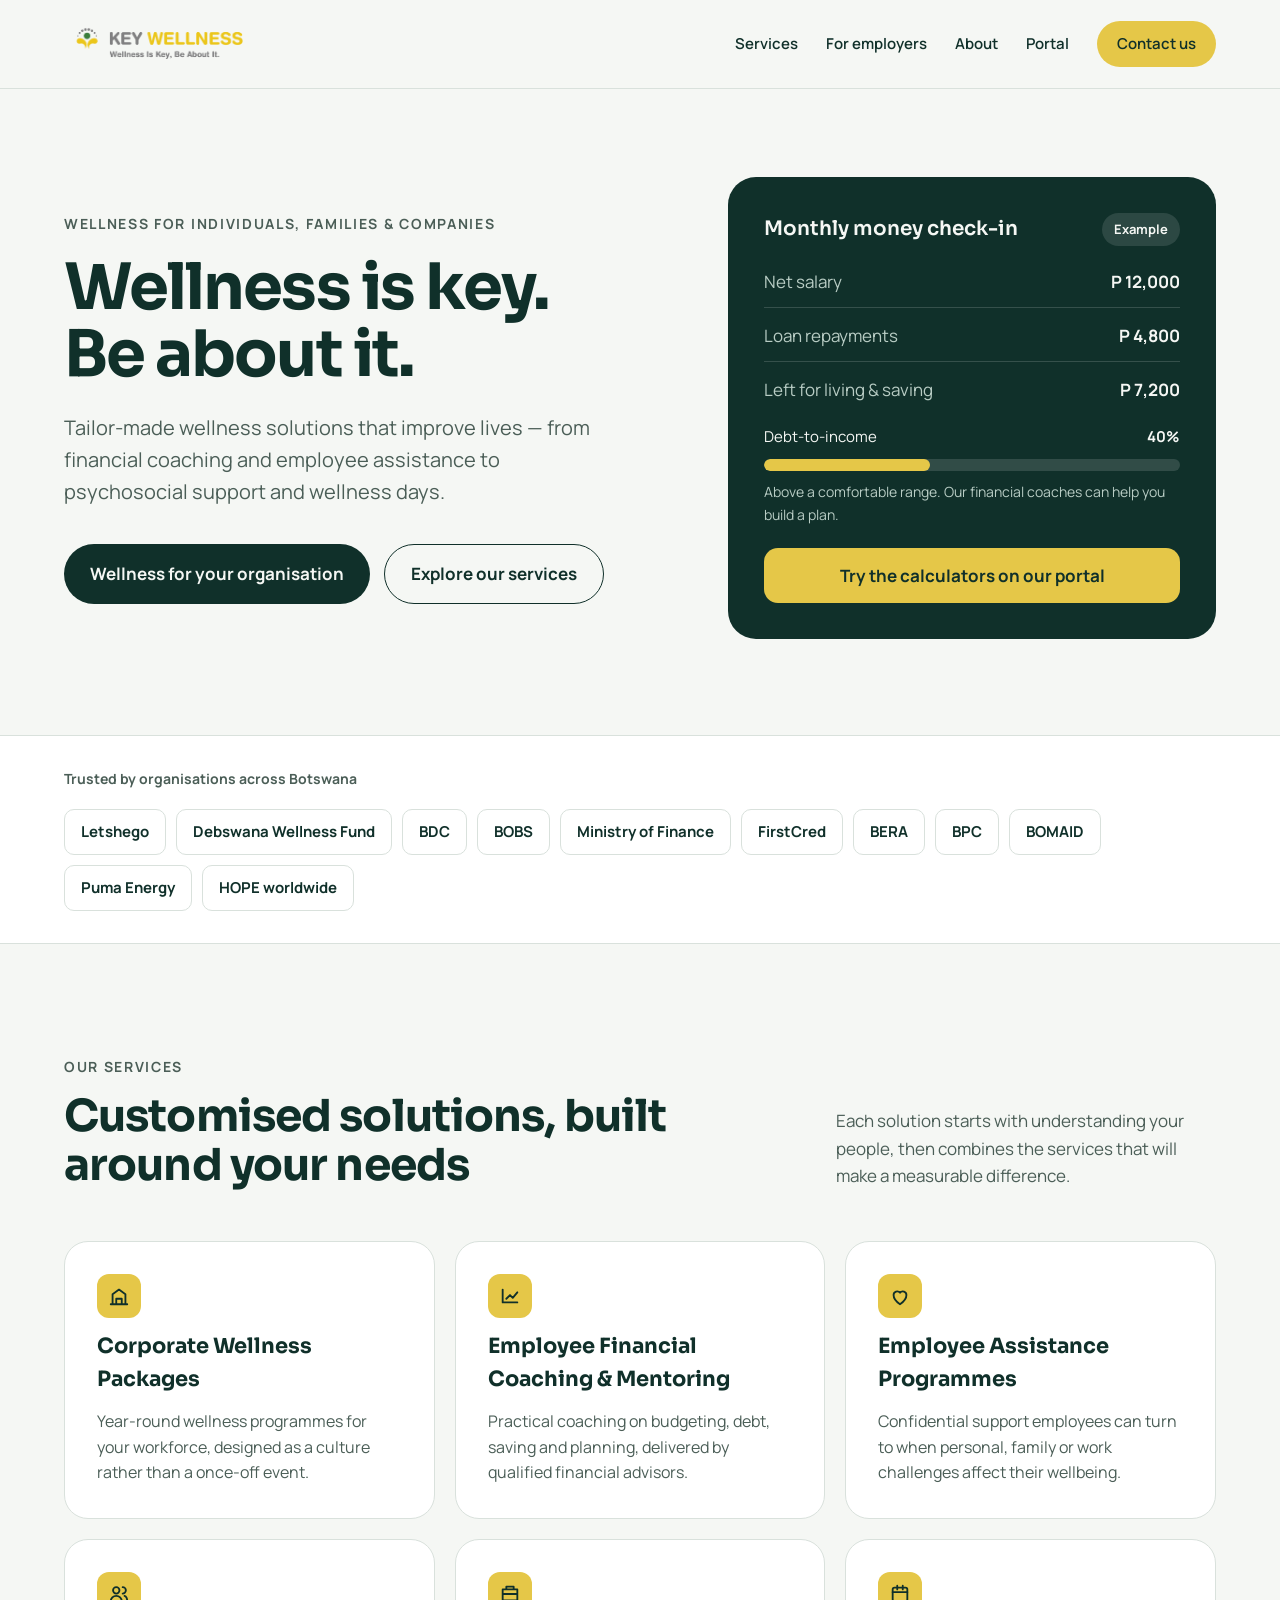
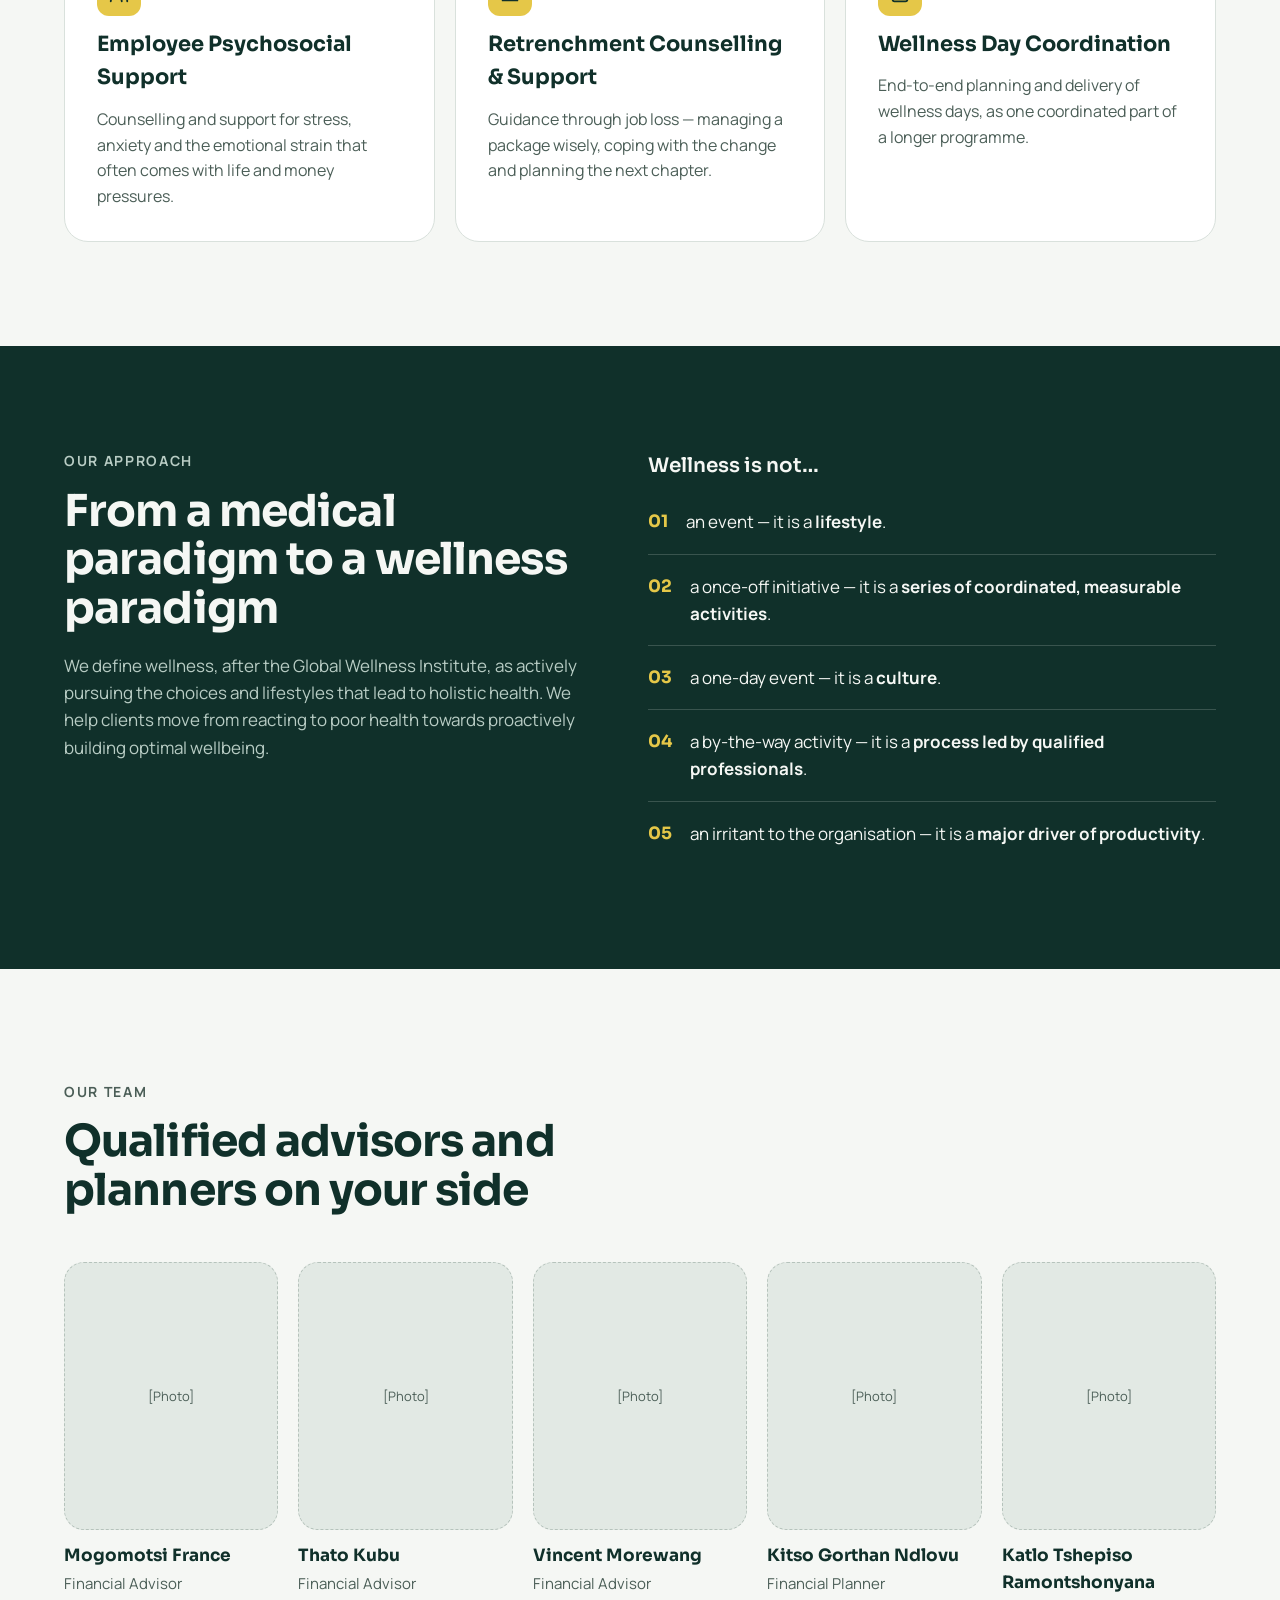
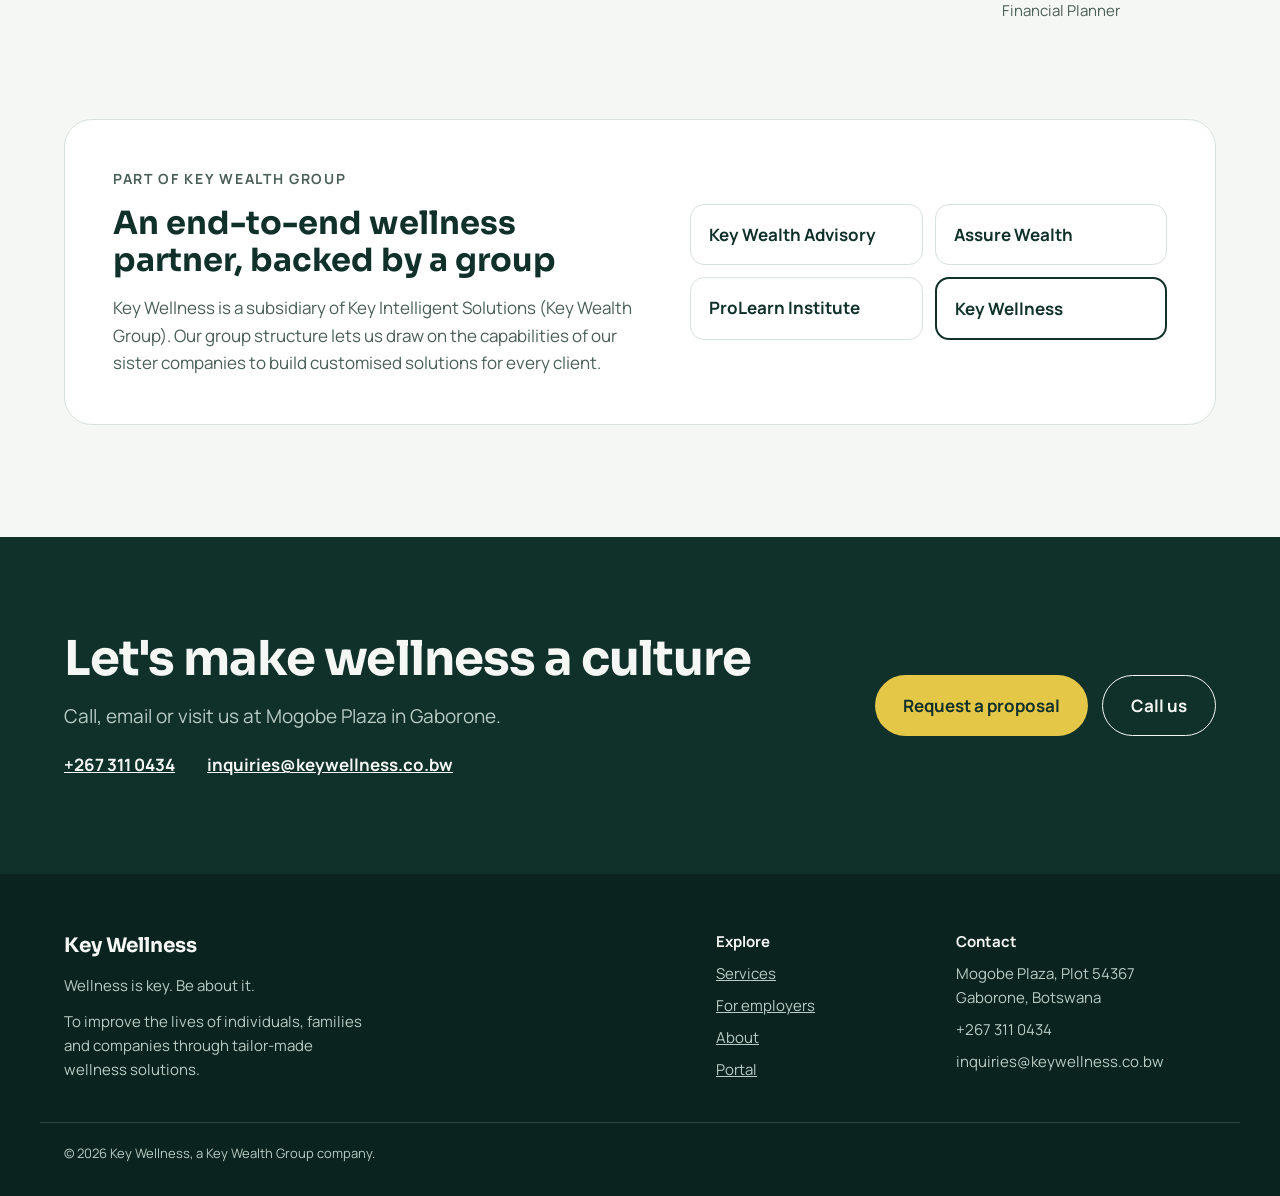
==== commit bf0156e6: "Redesign Key Wellness site: new home, employers and tools pages Earlier draft moved to previous/.  C" ====
--- a/index.html
+++ b/index.html
@@ -1,252 +1,216 @@
-<!DOCTYPE html>
+<!doctype html>
 <html lang="en">
 <head>
-<meta charset="UTF-8" />
-<meta name="viewport" content="width=device-width, initial-scale=1.0" />
-<title>Key Wellness — Comprehensive Wellness Solutions</title>
-<meta name="description" content="Key Wellness designs tailored financial, psychosocial, emotional, and workplace wellness programs for individuals, families, and organizations." />
-<link rel="icon" type="image/png" href="assets/logo-icon.png" />
+<meta charset="utf-8">
+<meta name="viewport" content="width=device-width, initial-scale=1">
+<title>Key Wellness — Home</title>
+<meta name="description" content="Key Wellness offers tailor-made wellness solutions for individuals, families and companies in Botswana.">
+<link rel="icon" href="logo.png">
 <link rel="preconnect" href="https://fonts.googleapis.com">
-<link rel="preconnect" href="https://fonts.gstatic.com" crossorigin>
-<link href="https://fonts.googleapis.com/css2?family=Inter:wght@400;500;600;700&family=Poppins:wght@500;600;700&display=swap" rel="stylesheet">
-<link rel="stylesheet" href="css/style.css" />
+<link rel="stylesheet" href="https://fonts.googleapis.com/css2?family=Sora:wght@600;700&amp;family=Manrope:wght@400;500;600;700&amp;display=swap">
+<style>
+body{margin:0;background:#F5F7F4}
+a{color:#10302A}a:hover{color:#1C4A40}
+</style>
+<style>html{scroll-behavior:smooth}*{box-sizing:border-box}img{max-width:100%}@media (max-width:640px){h1{font-size:44px!important}h2{font-size:32px!important}}</style>
 </head>
 <body>
-
-<!-- ============================ HEADER ============================ -->
-<header class="site-header">
-  <nav class="nav">
-    <a href="index.html" class="nav-logo" aria-label="Key Wellness home">
-      <img src="assets/logo-full.png" alt="Key Wellness" />
-    </a>
-
-    <ul class="nav-links" id="nav-links">
-      <li><a href="index.html" class="active">Home</a></li>
-      <li><a href="services.html">Services</a></li>
-      <li><a href="about.html">About</a></li>
-      <li><a href="contact.html">Contact</a></li>
-      <li><a href="login.html">Login to Portal</a></li>
-    </ul>
-
-    <div class="nav-actions">
-      <a href="login.html" class="btn btn-ghost btn-sm">Login to Portal</a>
-      <button class="nav-toggle" id="nav-toggle" aria-label="Toggle menu" aria-expanded="false">
-        <span></span><span></span><span></span>
-      </button>
-    </div>
-  </nav>
+<div style="font-family: Manrope, system-ui, sans-serif; color: #10302A; background: #F5F7F4; font-size: 17px; line-height: 1.6">
+
+<header style="background: #F5F7F4; border-bottom: 1px solid #D9E1DC">
+<nav style="max-width: 1200px; margin: 0 auto; padding: 18px 24px; display: flex; flex-wrap: wrap; align-items: center; justify-content: space-between; gap: 16px">
+<a href="index.html" style="display: flex; align-items: center; gap: 10px; text-decoration: none; color: #10302A">
+<img src="logo.png" alt="Key Wellness — Wellness Is Key, Be About It." style="height: 52px; width: auto; display: block">
+</a>
+<div style="display: flex; flex-wrap: wrap; align-items: center; gap: 28px; font-weight: 600; font-size: 15px">
+<a href="#services" style="text-decoration: none">Services</a>
+<a href="employers.html" style="text-decoration: none">For employers</a>
+<a href="#about" style="text-decoration: none">About</a>
+<a href="tools.html" style="text-decoration: none">Portal</a>
+<a href="#contact" style="text-decoration: none; background: #E5C748; color: #10302A; padding: 11px 20px; border-radius: 999px; min-height: 44px; box-sizing: border-box; display: inline-flex; align-items: center">Contact us</a>
+</div>
+</nav>
 </header>
 
-<!-- ============================ HERO ============================ -->
-<section class="hero">
-  <div class="container">
-    <div class="hero-copy reveal">
-      <div class="eyebrow"><span class="dot"></span>Comprehensive Wellness Solutions</div>
-      <h1>Wellness is key.<br><span class="accent">Be about it.</span></h1>
-      <p class="lead">We design tailored financial, psychosocial, emotional, and workplace wellness interventions — built around the real needs of individuals, families, and organizations.</p>
-      <div class="hero-actions">
-        <a href="services.html" class="btn btn-primary">Explore our services</a>
-        <a href="login.html" class="btn btn-ghost">Login to portal</a>
-      </div>
-      <div class="hero-served">
-        <div>Individuals</div>
-        <div>Families</div>
-        <div>Organizations</div>
-      </div>
-    </div>
-
-    <div class="hero-visual reveal">
-      <svg viewBox="0 0 420 420" xmlns="http://www.w3.org/2000/svg" aria-hidden="true">
-        <circle cx="210" cy="210" r="190" fill="#fdf3cf" opacity="0.6" />
-        <circle cx="210" cy="210" r="140" fill="#e7f1e7" opacity="0.7" />
-        <!-- aura dots -->
-        <g fill="#9c9b96">
-          <circle cx="210" cy="95" r="7" />
-          <circle cx="178" cy="100" r="6.5" />
-          <circle cx="148" cy="114" r="6" />
-          <circle cx="124" cy="138" r="5.5" />
-          <circle cx="242" cy="100" r="6.5" />
-          <circle cx="272" cy="114" r="6" />
-          <circle cx="296" cy="138" r="5.5" />
-        </g>
-        <circle cx="210" cy="175" r="34" fill="#3a7e3d" />
-        <path d="M210 205
-                 C 210 235, 165 235, 150 270
-                 C 140 292, 158 305, 175 295
-                 C 192 285, 200 255, 210 240
-                 C 220 255, 228 285, 245 295
-                 C 262 305, 280 292, 270 270
-                 C 255 235, 210 235, 210 205 Z"
-              fill="#ebc51c" />
-      </svg>
-    </div>
-  </div>
-</section>
-
-<!-- ============================ PILLARS ============================ -->
-<section>
-  <div class="container">
-    <div class="section-head section-head--center reveal">
-      <div class="eyebrow" style="justify-content:center"><span class="dot"></span>How we help</div>
-      <h2>Wellness, addressed from every angle</h2>
-      <p>We work across three connected pillars, building programs that meet people — and the organizations that support them — exactly where they are.</p>
-    </div>
-
-    <div class="pillars-grid">
-      <div class="pillar-card reveal">
-        <div class="pillar-icon">
-          <svg viewBox="0 0 24 24" fill="none" stroke="currentColor" stroke-width="1.8" stroke-linecap="round" stroke-linejoin="round"><circle cx="12" cy="12" r="9"/><path d="M9 9.5c0-1.1 1.2-2 3-2s3 .8 3 1.8c0 2.2-6 1.5-6 4.2 0 1 1.2 1.8 3 1.8s3-.9 3-2"/><path d="M12 6.5v1M12 16v1"/></svg>
-        </div>
-        <h3>Financial Wellness</h3>
-        <p>Coaching, literacy training, and debt support that build real financial confidence — for employees and individuals alike.</p>
-        <a href="services.html#financial" class="pillar-link">Explore financial services
-          <svg viewBox="0 0 24 24" fill="none" stroke="currentColor" stroke-width="2" stroke-linecap="round" stroke-linejoin="round"><path d="M5 12h14M13 6l6 6-6 6"/></svg>
-        </a>
-      </div>
-
-      <div class="pillar-card reveal">
-        <div class="pillar-icon">
-          <svg viewBox="0 0 24 24" fill="none" stroke="currentColor" stroke-width="1.8" stroke-linecap="round" stroke-linejoin="round"><rect x="4" y="3" width="16" height="18" rx="1.5"/><path d="M9 8h.01M15 8h.01M9 12h.01M15 12h.01M9 16h6"/></svg>
-        </div>
-        <h3>Workplace Wellness</h3>
-        <p>Corporate wellness strategy, EAPs, and health promotion campaigns that help teams stay healthy, supported, and resilient.</p>
-        <a href="services.html#workplace" class="pillar-link">Explore workplace services
-          <svg viewBox="0 0 24 24" fill="none" stroke="currentColor" stroke-width="2" stroke-linecap="round" stroke-linejoin="round"><path d="M5 12h14M13 6l6 6-6 6"/></svg>
-        </a>
-      </div>
-
-      <div class="pillar-card reveal">
-        <div class="pillar-icon">
-          <svg viewBox="0 0 24 24" fill="none" stroke="currentColor" stroke-width="1.8" stroke-linecap="round" stroke-linejoin="round"><path d="M12 21s-7-4.5-9.3-9C1.2 9 2.6 6 5.6 6c1.8 0 3.2 1 3.9 2.3C10.2 7 11.6 6 13.4 6c3 0 4.4 3 3.9 6-2.3 4.5-5.3 9-5.3 9Z"/></svg>
-        </div>
-        <h3>Psychosocial &amp; Family Wellness</h3>
-        <p>Counselling, transition support, and family-centered interventions that care for the emotional side of wellbeing.</p>
-        <a href="services.html#psychosocial" class="pillar-link">Explore psychosocial services
-          <svg viewBox="0 0 24 24" fill="none" stroke="currentColor" stroke-width="2" stroke-linecap="round" stroke-linejoin="round"><path d="M5 12h14M13 6l6 6-6 6"/></svg>
-        </a>
-      </div>
-    </div>
-  </div>
-</section>
-
-<!-- ============================ WHY KEY WELLNESS ============================ -->
-<section class="section--cream">
-  <div class="container">
-    <div class="section-head reveal">
-      <div class="eyebrow"><span class="dot"></span>Our approach</div>
-      <h2>Built around the people we serve</h2>
-    </div>
-
-    <div class="features-grid">
-      <div class="feature-block reveal">
-        <div class="feature-icon">
-          <svg viewBox="0 0 24 24" fill="none" stroke="currentColor" stroke-width="1.8" stroke-linecap="round" stroke-linejoin="round"><circle cx="12" cy="12" r="9"/><circle cx="12" cy="12" r="4.5"/><circle cx="12" cy="12" r="0.6" fill="currentColor"/></svg>
-        </div>
-        <h4>Tailored, not templated</h4>
-        <p>Every intervention starts with your specific context, not a one-size-fits-all program.</p>
-      </div>
-
-      <div class="feature-block reveal">
-        <div class="feature-icon">
-          <svg viewBox="0 0 24 24" fill="none" stroke="currentColor" stroke-width="1.8" stroke-linecap="round" stroke-linejoin="round"><circle cx="9" cy="12" r="6"/><circle cx="15" cy="12" r="6"/></svg>
-        </div>
-        <h4>Holistic by design</h4>
-        <p>Financial stress, emotional strain, and workplace pressure rarely show up alone — we address them together.</p>
-      </div>
-
-      <div class="feature-block reveal">
-        <div class="feature-icon">
-          <svg viewBox="0 0 24 24" fill="none" stroke="currentColor" stroke-width="1.8" stroke-linecap="round" stroke-linejoin="round"><rect x="3" y="3" width="7" height="7" rx="1.5"/><rect x="14" y="3" width="7" height="7" rx="1.5"/><rect x="3" y="14" width="7" height="7" rx="1.5"/><rect x="14" y="14" width="7" height="7" rx="1.5"/></svg>
-        </div>
-        <h4>For individuals and institutions</h4>
-        <p>From one-on-one coaching to organization-wide strategy, our programs scale with you.</p>
-      </div>
-
-      <div class="feature-block reveal">
-        <div class="feature-icon">
-          <svg viewBox="0 0 24 24" fill="none" stroke="currentColor" stroke-width="1.8" stroke-linecap="round" stroke-linejoin="round"><path d="M21 11.5a8.4 8.4 0 0 1-1.1 4.2L21 19l-3.4-1a8.4 8.4 0 1 1 3.4-6.5Z"/></svg>
-        </div>
-        <h4>Practical, human support</h4>
-        <p>Real coaching and counselling from people who listen first and design second.</p>
-      </div>
-    </div>
-  </div>
-</section>
-
-<!-- ============================ CTA BANNER ============================ -->
-<section>
-  <div class="container">
-    <div class="cta-banner reveal">
-      <div>
-        <h2>Let's design a wellness strategy that works for your people</h2>
-        <p>Tell us what your team, family, or organization needs — we'll help you find the right starting point.</p>
-      </div>
-      <div class="cta-actions">
-        <a href="contact.html" class="btn btn-primary">Get in touch</a>
-      </div>
-    </div>
-  </div>
-</section>
-
-<!-- ============================ FOOTER ============================ -->
-<footer class="site-footer">
-  <div class="container">
-    <div class="footer-top">
-      <div>
-        <div class="footer-brand-mark">
-          <img src="assets/logo-icon.png" alt="" />
-          <span><span class="key">KEY</span> <span class="wellness">WELLNESS</span></span>
-        </div>
-        <p class="footer-tagline">Wellness is key, be about it.</p>
-      </div>
-
-      <div class="footer-col">
-        <h5>Quick Links</h5>
-        <ul>
-          <li><a href="index.html">Home</a></li>
-          <li><a href="services.html">Services</a></li>
-          <li><a href="about.html">About</a></li>
-          <li><a href="contact.html">Contact</a></li>
-          <li><a href="login.html">Login to Portal</a></li>
-        </ul>
-      </div>
-
-      <div class="footer-col">
-        <h5>Services</h5>
-        <ul>
-          <li><a href="services.html#financial">Financial Wellness</a></li>
-          <li><a href="services.html#workplace">Workplace Wellness</a></li>
-          <li><a href="services.html#psychosocial">Psychosocial &amp; Family</a></li>
-        </ul>
-      </div>
-
-      <div class="footer-col">
-        <h5>Contact</h5>
-        <address>
-          info@keywellness.com<br>
-          +267 00 000 000<br>
-          Gaborone, Botswana
-        </address>
-      </div>
-    </div>
-
-    <div class="footer-bottom">
-      <span>&copy; 2026 Key Wellness. All rights reserved.</span>
-      <div class="footer-socials">
-        <a href="#" aria-label="Key Wellness on LinkedIn">
-          <svg viewBox="0 0 24 24" fill="currentColor"><path d="M4.98 3.5a2.5 2.5 0 1 1 0 5 2.5 2.5 0 0 1 0-5ZM3 9h4v12H3V9Zm6.5 0H13v1.7h.05c.5-1 1.7-2 3.5-2 3.8 0 4.45 2.5 4.45 5.7V21h-4v-5.6c0-1.35-.02-3.1-1.9-3.1-1.9 0-2.2 1.5-2.2 3v5.7h-4V9Z"/></svg>
-        </a>
-        <a href="#" aria-label="Key Wellness on Facebook">
-          <svg viewBox="0 0 24 24" fill="currentColor"><path d="M13.5 21v-7h2.4l.4-3H13.5V9.2c0-.9.3-1.5 1.6-1.5h1.4V5.1c-.7-.1-1.6-.2-2.5-.2-2.5 0-4.2 1.5-4.2 4.3V11H7.5v3h2.3v7h3.7Z"/></svg>
-        </a>
-        <a href="#" aria-label="Key Wellness on Instagram">
-          <svg viewBox="0 0 24 24" fill="none" stroke="currentColor" stroke-width="1.8"><rect x="3.5" y="3.5" width="17" height="17" rx="4.5"/><circle cx="12" cy="12" r="3.7"/><circle cx="17" cy="7" r="0.6" fill="currentColor" stroke="none"/></svg>
-        </a>
-      </div>
-    </div>
-  </div>
+<section style="max-width: 1200px; margin: 0 auto; padding: 88px 24px 96px; display: flex; flex-wrap: wrap; gap: 56px; align-items: center">
+<div style="flex: 1 1 520px; min-width: 0">
+<p style="margin: 0 0 20px; font-size: 14px; font-weight: 700; letter-spacing: 0.12em; text-transform: uppercase; color: #4B5E57">Wellness for individuals, families &amp; companies</p>
+<h1 style="margin: 0 0 24px; font-family: Sora, sans-serif; font-size: 64px; line-height: 1.04; letter-spacing: -0.03em; font-weight: 700">Wellness is key.<br>Be about it.</h1>
+<p style="margin: 0 0 36px; font-size: 20px; color: #4B5E57; max-width: 34rem">Tailor-made wellness solutions that improve lives — from financial coaching and employee assistance to psychosocial support and wellness days.</p>
+<div style="display: flex; flex-wrap: wrap; gap: 14px">
+<a href="employers.html" style="text-decoration: none; background: #10302A; color: #F5F7F4; font-weight: 700; padding: 16px 26px; border-radius: 999px; min-height: 44px; box-sizing: border-box">Wellness for your organisation</a>
+<a href="#services" style="text-decoration: none; border: 1.5px solid #10302A; font-weight: 700; padding: 15px 26px; border-radius: 999px; min-height: 44px; box-sizing: border-box">Explore our services</a>
+</div>
+</div>
+<div style="flex: 1 1 400px; min-width: 0">
+<div style="background: #10302A; color: #F5F7F4; border-radius: 28px; padding: 36px; display: flex; flex-direction: column; gap: 22px">
+<div style="display: flex; justify-content: space-between; align-items: center; gap: 12px">
+<span style="font-family: Sora, sans-serif; font-weight: 600; font-size: 20px">Monthly money check-in</span>
+<span style="font-size: 13px; font-weight: 700; background: rgba(245,247,244,0.12); padding: 6px 12px; border-radius: 999px">Example</span>
+</div>
+<div style="display: flex; flex-direction: column; gap: 14px">
+<div style="display: flex; justify-content: space-between; border-bottom: 1px solid rgba(245,247,244,0.16); padding-bottom: 12px"><span style="color: #B8CCC4">Net salary</span><span style="font-weight: 700">P 12,000</span></div>
+<div style="display: flex; justify-content: space-between; border-bottom: 1px solid rgba(245,247,244,0.16); padding-bottom: 12px"><span style="color: #B8CCC4">Loan repayments</span><span style="font-weight: 700">P 4,800</span></div>
+<div style="display: flex; justify-content: space-between"><span style="color: #B8CCC4">Left for living &amp; saving</span><span style="font-weight: 700">P 7,200</span></div>
+</div>
+<div style="display: flex; flex-direction: column; gap: 10px">
+<div style="display: flex; justify-content: space-between; font-size: 15px"><span>Debt-to-income</span><span style="font-weight: 700">40%</span></div>
+<div style="height: 12px; background: rgba(245,247,244,0.14); border-radius: 999px; overflow: hidden"><div style="width: 40%; height: 100%; background: #E5C748; border-radius: 999px"></div></div>
+<p style="margin: 0; font-size: 14px; color: #B8CCC4">Above a comfortable range. Our financial coaches can help you build a plan.</p>
+</div>
+<a href="tools.html" style="text-decoration: none; background: #E5C748; color: #10302A; text-align: center; font-weight: 700; padding: 14px; border-radius: 14px; min-height: 44px; box-sizing: border-box">Try the calculators on our portal</a>
+</div>
+</div>
+</section>
+
+<section style="border-top: 1px solid #D9E1DC; border-bottom: 1px solid #D9E1DC; background: #FFFFFF">
+<div style="max-width: 1200px; margin: 0 auto; padding: 32px 24px; display: flex; flex-direction: column; gap: 18px">
+<span style="font-size: 14px; font-weight: 700; color: #4B5E57">Trusted by organisations across Botswana</span>
+<div style="display: flex; flex-wrap: wrap; gap: 10px">
+<span style="border: 1px solid #D9E1DC; border-radius: 10px; padding: 10px 16px; font-weight: 700; font-size: 15px">Letshego</span>
+<span style="border: 1px solid #D9E1DC; border-radius: 10px; padding: 10px 16px; font-weight: 700; font-size: 15px">Debswana Wellness Fund</span>
+<span style="border: 1px solid #D9E1DC; border-radius: 10px; padding: 10px 16px; font-weight: 700; font-size: 15px">BDC</span>
+<span style="border: 1px solid #D9E1DC; border-radius: 10px; padding: 10px 16px; font-weight: 700; font-size: 15px">BOBS</span>
+<span style="border: 1px solid #D9E1DC; border-radius: 10px; padding: 10px 16px; font-weight: 700; font-size: 15px">Ministry of Finance</span>
+<span style="border: 1px solid #D9E1DC; border-radius: 10px; padding: 10px 16px; font-weight: 700; font-size: 15px">FirstCred</span>
+<span style="border: 1px solid #D9E1DC; border-radius: 10px; padding: 10px 16px; font-weight: 700; font-size: 15px">BERA</span>
+<span style="border: 1px solid #D9E1DC; border-radius: 10px; padding: 10px 16px; font-weight: 700; font-size: 15px">BPC</span>
+<span style="border: 1px solid #D9E1DC; border-radius: 10px; padding: 10px 16px; font-weight: 700; font-size: 15px">BOMAID</span>
+<span style="border: 1px solid #D9E1DC; border-radius: 10px; padding: 10px 16px; font-weight: 700; font-size: 15px">Puma Energy</span>
+<span style="border: 1px solid #D9E1DC; border-radius: 10px; padding: 10px 16px; font-weight: 700; font-size: 15px">HOPE worldwide</span>
+</div>
+</div>
+</section>
+
+<section id="services" style="max-width: 1200px; margin: 0 auto; padding: 112px 24px 104px">
+<div style="display: flex; flex-wrap: wrap; justify-content: space-between; align-items: flex-end; gap: 24px; margin-bottom: 52px">
+<div style="max-width: 640px">
+<p style="margin: 0 0 14px; font-size: 14px; font-weight: 700; letter-spacing: 0.12em; text-transform: uppercase; color: #4B5E57">Our services</p>
+<h2 style="margin: 0; font-family: Sora, sans-serif; font-size: 44px; line-height: 1.1; letter-spacing: -0.02em">Customised solutions, built around your needs</h2>
+</div>
+<p style="margin: 0; max-width: 380px; color: #4B5E57">Each solution starts with understanding your people, then combines the services that will make a measurable difference.</p>
+</div>
+<div style="display: flex; flex-wrap: wrap; gap: 20px">
+<div style="flex: 1 1 340px; min-width: 0; background: #FFFFFF; border: 1px solid #D9E1DC; border-radius: 24px; padding: 32px; display: flex; flex-direction: column; gap: 12px">
+<span style="width: 44px; height: 44px; border-radius: 12px; background: #E5C748; display: flex; align-items: center; justify-content: center"><svg width="22" height="22" viewBox="0 0 24 24" aria-hidden="true"><path d="M3 21h18M5 21V10l7-5 7 5v11M9 21v-6h6v6" fill="none" stroke="#10302A" stroke-width="2" stroke-linecap="round" stroke-linejoin="round"></path></svg></span>
+<h3 style="margin: 0; font-family: Sora, sans-serif; font-size: 21px">Corporate Wellness Packages</h3>
+<p style="margin: 0; color: #4B5E57; font-size: 16px">Year-round wellness programmes for your workforce, designed as a culture rather than a once-off event.</p>
+</div>
+<div style="flex: 1 1 340px; min-width: 0; background: #FFFFFF; border: 1px solid #D9E1DC; border-radius: 24px; padding: 32px; display: flex; flex-direction: column; gap: 12px">
+<span style="width: 44px; height: 44px; border-radius: 12px; background: #E5C748; display: flex; align-items: center; justify-content: center"><svg width="22" height="22" viewBox="0 0 24 24" aria-hidden="true"><path d="M4 19V5M4 19h16M8 15l4-4 3 3 5-6" fill="none" stroke="#10302A" stroke-width="2" stroke-linecap="round" stroke-linejoin="round"></path></svg></span>
+<h3 style="margin: 0; font-family: Sora, sans-serif; font-size: 21px">Employee Financial Coaching &amp; Mentoring</h3>
+<p style="margin: 0; color: #4B5E57; font-size: 16px">Practical coaching on budgeting, debt, saving and planning, delivered by qualified financial advisors.</p>
+</div>
+<div style="flex: 1 1 340px; min-width: 0; background: #FFFFFF; border: 1px solid #D9E1DC; border-radius: 24px; padding: 32px; display: flex; flex-direction: column; gap: 12px">
+<span style="width: 44px; height: 44px; border-radius: 12px; background: #E5C748; display: flex; align-items: center; justify-content: center"><svg width="22" height="22" viewBox="0 0 24 24" aria-hidden="true"><path d="M12 21s-7-4.5-7-10a4 4 0 0 1 7-2.6A4 4 0 0 1 19 11c0 5.5-7 10-7 10z" fill="none" stroke="#10302A" stroke-width="2" stroke-linejoin="round"></path></svg></span>
+<h3 style="margin: 0; font-family: Sora, sans-serif; font-size: 21px">Employee Assistance Programmes</h3>
+<p style="margin: 0; color: #4B5E57; font-size: 16px">Confidential support employees can turn to when personal, family or work challenges affect their wellbeing.</p>
+</div>
+<div style="flex: 1 1 340px; min-width: 0; background: #FFFFFF; border: 1px solid #D9E1DC; border-radius: 24px; padding: 32px; display: flex; flex-direction: column; gap: 12px">
+<span style="width: 44px; height: 44px; border-radius: 12px; background: #E5C748; display: flex; align-items: center; justify-content: center"><svg width="22" height="22" viewBox="0 0 24 24" aria-hidden="true"><circle cx="9" cy="8" r="3.5" fill="none" stroke="#10302A" stroke-width="2"></circle><path d="M3 20c0-3.3 2.7-6 6-6s6 2.7 6 6M16 4.5a3.5 3.5 0 0 1 0 7M18 14c2 .7 3 2.8 3 6" fill="none" stroke="#10302A" stroke-width="2" stroke-linecap="round"></path></svg></span>
+<h3 style="margin: 0; font-family: Sora, sans-serif; font-size: 21px">Employee Psychosocial Support</h3>
+<p style="margin: 0; color: #4B5E57; font-size: 16px">Counselling and support for stress, anxiety and the emotional strain that often comes with life and money pressures.</p>
+</div>
+<div style="flex: 1 1 340px; min-width: 0; background: #FFFFFF; border: 1px solid #D9E1DC; border-radius: 24px; padding: 32px; display: flex; flex-direction: column; gap: 12px">
+<span style="width: 44px; height: 44px; border-radius: 12px; background: #E5C748; display: flex; align-items: center; justify-content: center"><svg width="22" height="22" viewBox="0 0 24 24" aria-hidden="true"><path d="M8 7V4h8v3M4 7h16v12H4zM4 12h16" fill="none" stroke="#10302A" stroke-width="2" stroke-linejoin="round"></path></svg></span>
+<h3 style="margin: 0; font-family: Sora, sans-serif; font-size: 21px">Retrenchment Counselling &amp; Support</h3>
+<p style="margin: 0; color: #4B5E57; font-size: 16px">Guidance through job loss — managing a package wisely, coping with the change and planning the next chapter.</p>
+</div>
+<div style="flex: 1 1 340px; min-width: 0; background: #FFFFFF; border: 1px solid #D9E1DC; border-radius: 24px; padding: 32px; display: flex; flex-direction: column; gap: 12px">
+<span style="width: 44px; height: 44px; border-radius: 12px; background: #E5C748; display: flex; align-items: center; justify-content: center"><svg width="22" height="22" viewBox="0 0 24 24" aria-hidden="true"><rect x="4" y="5" width="16" height="15" rx="2" fill="none" stroke="#10302A" stroke-width="2"></rect><path d="M4 10h16M9 3v4M15 3v4" fill="none" stroke="#10302A" stroke-width="2" stroke-linecap="round"></path></svg></span>
+<h3 style="margin: 0; font-family: Sora, sans-serif; font-size: 21px">Wellness Day Coordination</h3>
+<p style="margin: 0; color: #4B5E57; font-size: 16px">End-to-end planning and delivery of wellness days, as one coordinated part of a longer programme.</p>
+</div>
+</div>
+</section>
+
+<section style="background: #10302A; color: #F5F7F4">
+<div style="max-width: 1200px; margin: 0 auto; padding: 104px 24px; display: flex; flex-wrap: wrap; gap: 56px">
+<div style="flex: 1 1 420px; min-width: 0">
+<p style="margin: 0 0 14px; font-size: 14px; font-weight: 700; letter-spacing: 0.12em; text-transform: uppercase; color: #B8CCC4">Our approach</p>
+<h2 style="margin: 0 0 20px; font-family: Sora, sans-serif; font-size: 44px; line-height: 1.1; letter-spacing: -0.02em">From a medical paradigm to a wellness paradigm</h2>
+<p style="margin: 0; color: #B8CCC4">We define wellness, after the Global Wellness Institute, as actively pursuing the choices and lifestyles that lead to holistic health. We help clients move from reacting to poor health towards proactively building optimal wellbeing.</p>
+</div>
+<div style="flex: 1 1 460px; min-width: 0; display: flex; flex-direction: column">
+<p style="margin: 0 0 8px; font-family: Sora, sans-serif; font-weight: 600; font-size: 20px">Wellness is not…</p>
+<div style="display: flex; gap: 18px; padding: 18px 0; border-bottom: 1px solid rgba(245,247,244,0.18)"><span style="font-family: Sora, sans-serif; font-weight: 700; color: #E5C748">01</span><span>an event — it is a <strong>lifestyle</strong>.</span></div>
+<div style="display: flex; gap: 18px; padding: 18px 0; border-bottom: 1px solid rgba(245,247,244,0.18)"><span style="font-family: Sora, sans-serif; font-weight: 700; color: #E5C748">02</span><span>a once-off initiative — it is a <strong>series of coordinated, measurable activities</strong>.</span></div>
+<div style="display: flex; gap: 18px; padding: 18px 0; border-bottom: 1px solid rgba(245,247,244,0.18)"><span style="font-family: Sora, sans-serif; font-weight: 700; color: #E5C748">03</span><span>a one-day event — it is a <strong>culture</strong>.</span></div>
+<div style="display: flex; gap: 18px; padding: 18px 0; border-bottom: 1px solid rgba(245,247,244,0.18)"><span style="font-family: Sora, sans-serif; font-weight: 700; color: #E5C748">04</span><span>a by-the-way activity — it is a <strong>process led by qualified professionals</strong>.</span></div>
+<div style="display: flex; gap: 18px; padding: 18px 0"><span style="font-family: Sora, sans-serif; font-weight: 700; color: #E5C748">05</span><span>an irritant to the organisation — it is a <strong>major driver of productivity</strong>.</span></div>
+</div>
+</div>
+</section>
+
+<section id="about" style="max-width: 1200px; margin: 0 auto; padding: 112px 24px 96px">
+<p style="margin: 0 0 14px; font-size: 14px; font-weight: 700; letter-spacing: 0.12em; text-transform: uppercase; color: #4B5E57">Our team</p>
+<h2 style="margin: 0 0 48px; font-family: Sora, sans-serif; font-size: 44px; line-height: 1.1; letter-spacing: -0.02em; max-width: 640px">Qualified advisors and planners on your side</h2>
+<div style="display: flex; flex-wrap: wrap; gap: 20px">
+<div style="flex: 1 1 200px; min-width: 0; display: flex; flex-direction: column; gap: 12px"><div style="aspect-ratio: 4 / 5; border-radius: 20px; background: #E2E9E4; border: 1.5px dashed #B6C3BC; display: flex; align-items: center; justify-content: center; font-size: 13px; color: #4B5E57">[Photo]</div><div><strong style="display: block; font-family: Sora, sans-serif; font-size: 17px">Mogomotsi France</strong><span style="color: #4B5E57; font-size: 15px">Financial Advisor</span></div></div>
+<div style="flex: 1 1 200px; min-width: 0; display: flex; flex-direction: column; gap: 12px"><div style="aspect-ratio: 4 / 5; border-radius: 20px; background: #E2E9E4; border: 1.5px dashed #B6C3BC; display: flex; align-items: center; justify-content: center; font-size: 13px; color: #4B5E57">[Photo]</div><div><strong style="display: block; font-family: Sora, sans-serif; font-size: 17px">Thato Kubu</strong><span style="color: #4B5E57; font-size: 15px">Financial Advisor</span></div></div>
+<div style="flex: 1 1 200px; min-width: 0; display: flex; flex-direction: column; gap: 12px"><div style="aspect-ratio: 4 / 5; border-radius: 20px; background: #E2E9E4; border: 1.5px dashed #B6C3BC; display: flex; align-items: center; justify-content: center; font-size: 13px; color: #4B5E57">[Photo]</div><div><strong style="display: block; font-family: Sora, sans-serif; font-size: 17px">Vincent Morewang</strong><span style="color: #4B5E57; font-size: 15px">Financial Advisor</span></div></div>
+<div style="flex: 1 1 200px; min-width: 0; display: flex; flex-direction: column; gap: 12px"><div style="aspect-ratio: 4 / 5; border-radius: 20px; background: #E2E9E4; border: 1.5px dashed #B6C3BC; display: flex; align-items: center; justify-content: center; font-size: 13px; color: #4B5E57">[Photo]</div><div><strong style="display: block; font-family: Sora, sans-serif; font-size: 17px">Kitso Gorthan Ndlovu</strong><span style="color: #4B5E57; font-size: 15px">Financial Planner</span></div></div>
+<div style="flex: 1 1 200px; min-width: 0; display: flex; flex-direction: column; gap: 12px"><div style="aspect-ratio: 4 / 5; border-radius: 20px; background: #E2E9E4; border: 1.5px dashed #B6C3BC; display: flex; align-items: center; justify-content: center; font-size: 13px; color: #4B5E57">[Photo]</div><div><strong style="display: block; font-family: Sora, sans-serif; font-size: 17px">Katlo Tshepiso Ramontshonyana</strong><span style="color: #4B5E57; font-size: 15px">Financial Planner</span></div></div>
+</div>
+</section>
+
+<section style="max-width: 1200px; margin: 0 auto; padding: 0 24px 112px">
+<div style="background: #FFFFFF; border: 1px solid #D9E1DC; border-radius: 28px; padding: 48px; display: flex; flex-wrap: wrap; gap: 40px; align-items: center">
+<div style="flex: 1 1 420px; min-width: 0">
+<p style="margin: 0 0 14px; font-size: 14px; font-weight: 700; letter-spacing: 0.12em; text-transform: uppercase; color: #4B5E57">Part of Key Wealth Group</p>
+<h2 style="margin: 0 0 16px; font-family: Sora, sans-serif; font-size: 32px; line-height: 1.15">An end-to-end wellness partner, backed by a group</h2>
+<p style="margin: 0; color: #4B5E57">Key Wellness is a subsidiary of Key Intelligent Solutions (Key Wealth Group). Our group structure lets us draw on the capabilities of our sister companies to build customised solutions for every client.</p>
+</div>
+<div style="flex: 1 1 360px; min-width: 0; display: flex; flex-wrap: wrap; gap: 12px">
+<span style="flex: 1 1 160px; border: 1px solid #D9E1DC; border-radius: 14px; padding: 16px 18px; font-weight: 700">Key Wealth Advisory</span>
+<span style="flex: 1 1 160px; border: 1px solid #D9E1DC; border-radius: 14px; padding: 16px 18px; font-weight: 700">Assure Wealth</span>
+<span style="flex: 1 1 160px; border: 1px solid #D9E1DC; border-radius: 14px; padding: 16px 18px; font-weight: 700">ProLearn Institute</span>
+<span style="flex: 1 1 160px; border: 2px solid #10302A; border-radius: 14px; padding: 16px 18px; font-weight: 700">Key Wellness</span>
+</div>
+</div>
+</section>
+
+<section id="contact" style="background: #10302A; color: #F5F7F4">
+<div style="max-width: 1200px; margin: 0 auto; padding: 96px 24px; display: flex; flex-wrap: wrap; gap: 48px; align-items: center; justify-content: space-between">
+<div style="flex: 1 1 520px; min-width: 0">
+<h2 style="margin: 0 0 16px; font-family: Sora, sans-serif; font-size: 48px; line-height: 1.08; letter-spacing: -0.02em">Let's make wellness a culture</h2>
+<p style="margin: 0 0 20px; color: #B8CCC4; font-size: 19px; max-width: 32rem">Call, email or visit us at Mogobe Plaza in Gaborone.</p>
+<div style="display: flex; flex-wrap: wrap; gap: 12px 32px; font-weight: 700">
+<a href="tel:+2673110434" style="color: #F5F7F4">+267 311 0434</a>
+<a href="mailto:inquiries@keywellness.co.bw" style="color: #F5F7F4">inquiries@keywellness.co.bw</a>
+</div>
+</div>
+<div style="display: flex; flex-wrap: wrap; gap: 14px">
+<a href="employers.html" style="text-decoration: none; background: #E5C748; color: #10302A; font-weight: 700; padding: 17px 28px; border-radius: 999px; min-height: 44px; box-sizing: border-box">Request a proposal</a>
+<a href="tel:+2673110434" style="text-decoration: none; border: 1.5px solid #F5F7F4; color: #F5F7F4; font-weight: 700; padding: 16px 28px; border-radius: 999px; min-height: 44px; box-sizing: border-box">Call us</a>
+</div>
+</div>
+</section>
+
+<footer style="background: #0B231E; color: #B8CCC4; font-size: 15px">
+<div style="max-width: 1200px; margin: 0 auto; padding: 56px 24px 40px; display: flex; flex-wrap: wrap; gap: 40px; justify-content: space-between">
+<div style="flex: 1 1 280px; min-width: 0; display: flex; flex-direction: column; gap: 12px">
+<span style="font-family: Sora, sans-serif; font-weight: 700; font-size: 20px; color: #F5F7F4">Key Wellness</span>
+<span>Wellness is key. Be about it.</span>
+<span style="max-width: 300px">To improve the lives of individuals, families and companies through tailor-made wellness solutions.</span>
+</div>
+<div style="flex: 0 1 200px; display: flex; flex-direction: column; gap: 8px">
+<span style="font-weight: 700; color: #F5F7F4">Explore</span>
+<a href="#services" style="color: #B8CCC4">Services</a>
+<a href="employers.html" style="color: #B8CCC4">For employers</a>
+<a href="#about" style="color: #B8CCC4">About</a>
+<a href="tools.html" style="color: #B8CCC4">Portal</a>
+</div>
+<div style="flex: 0 1 260px; display: flex; flex-direction: column; gap: 8px">
+<span style="font-weight: 700; color: #F5F7F4">Contact</span>
+<span>Mogobe Plaza, Plot 54367<br>Gaborone, Botswana</span>
+<span>+267 311 0434</span>
+<span>inquiries@keywellness.co.bw</span>
+</div>
+</div>
+<div style="max-width: 1200px; margin: 0 auto; padding: 20px 24px 32px; border-top: 1px solid rgba(184,204,196,0.2); font-size: 13px">© 2026 Key Wellness, a Key Wealth Group company.</div>
 </footer>
 
-<script src="js/main.js"></script>
+</div>
 </body>
 </html>
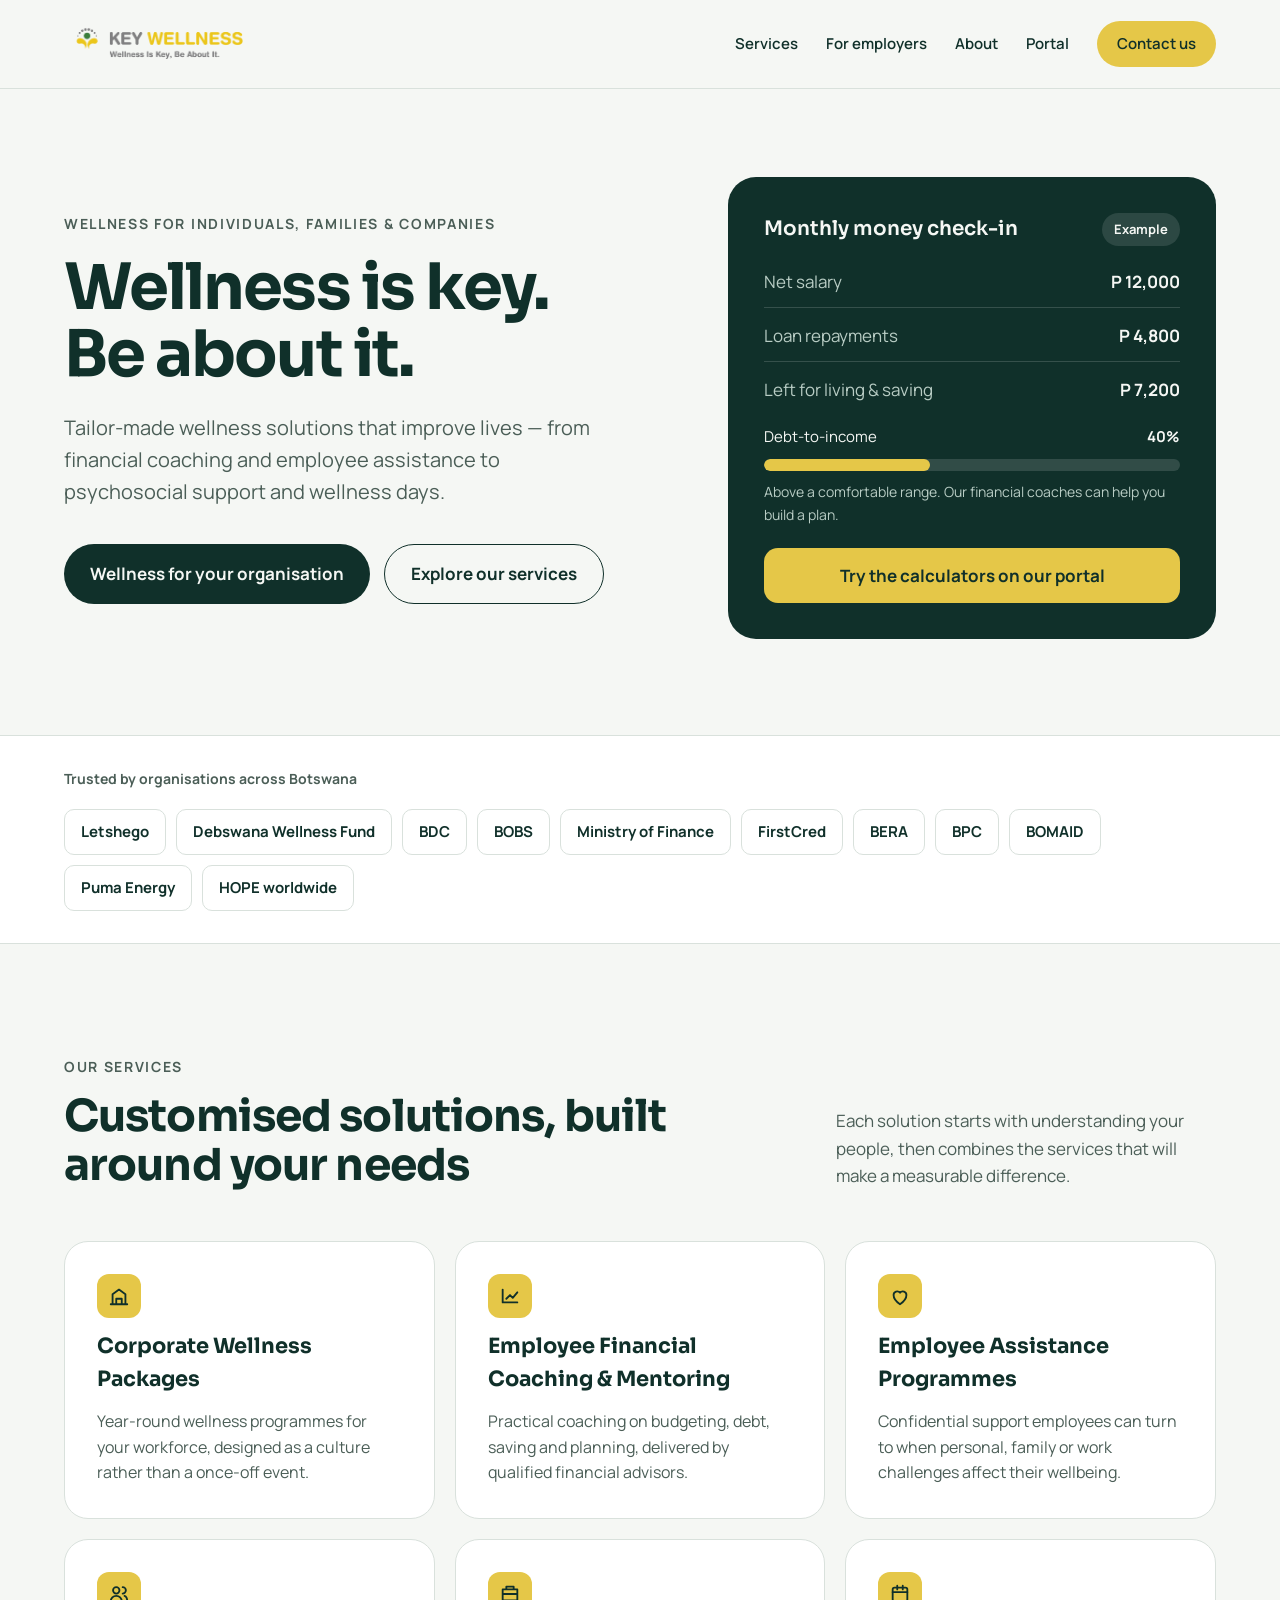
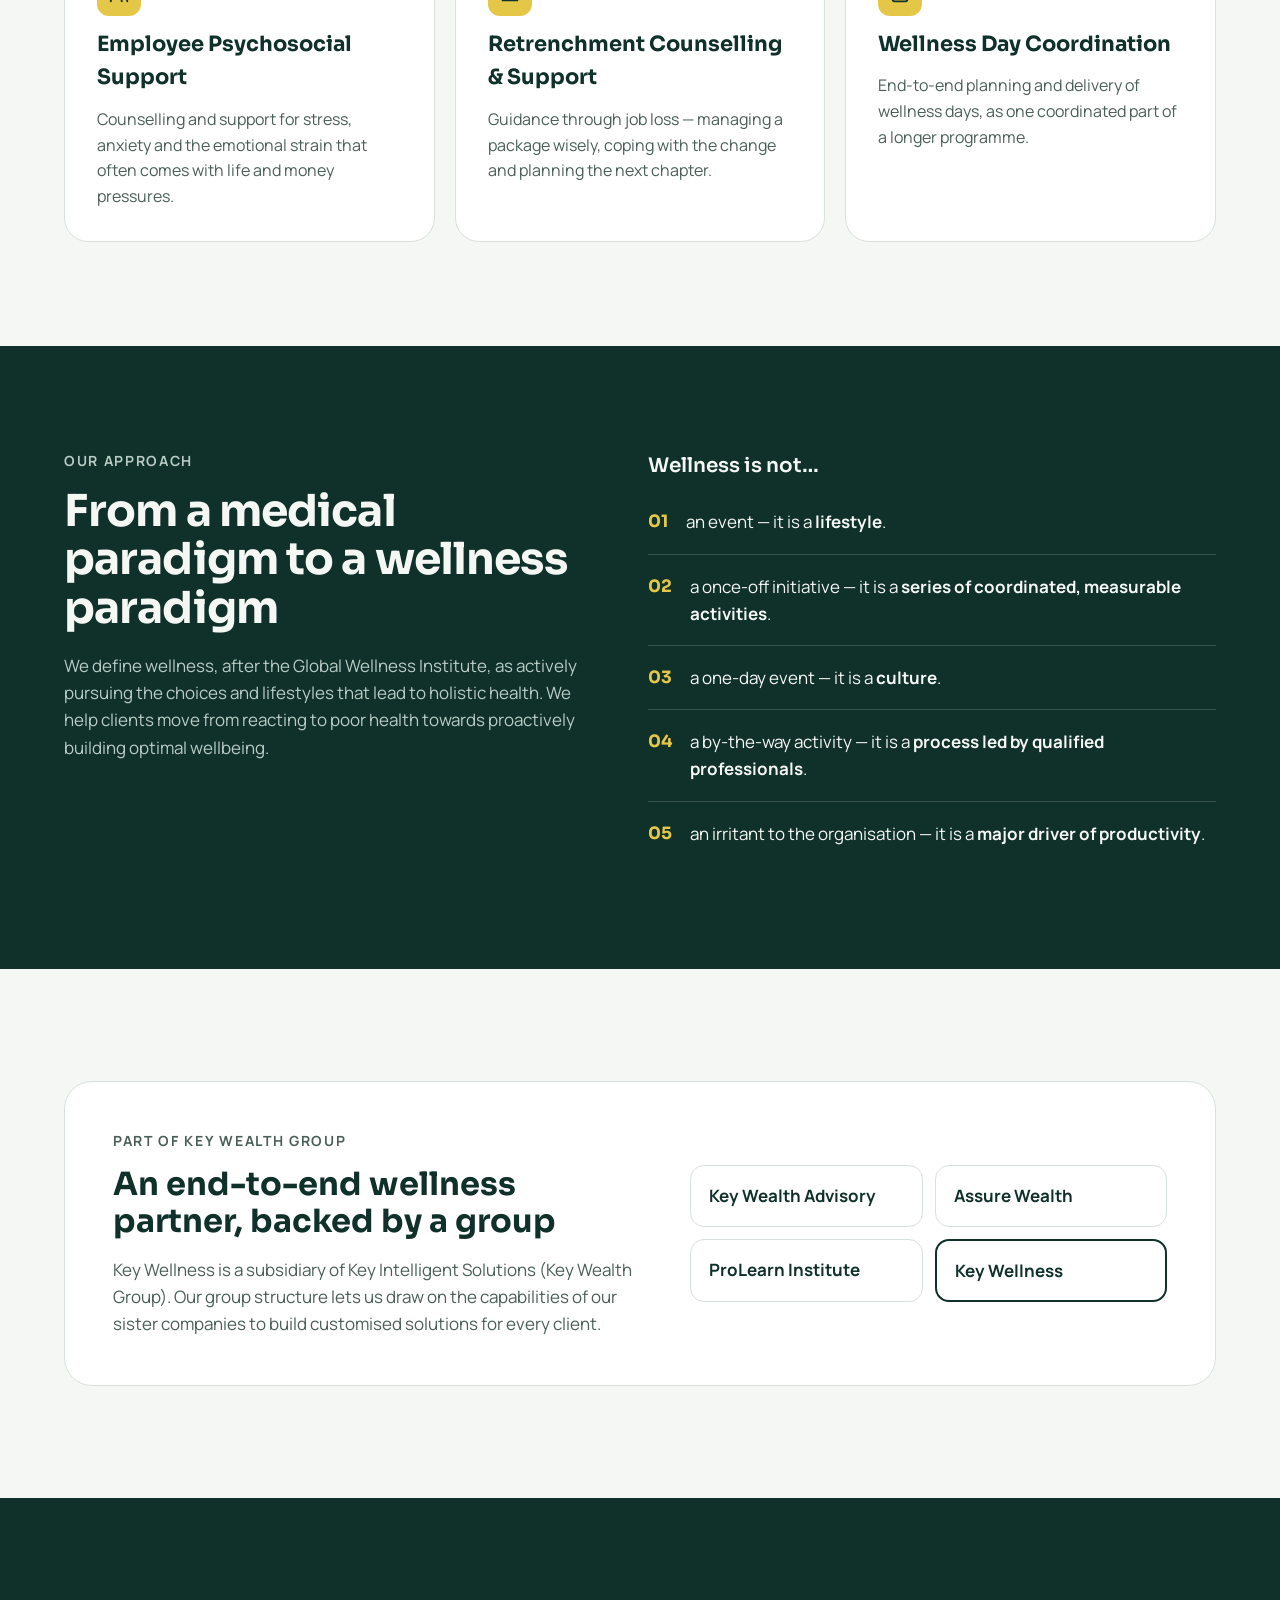
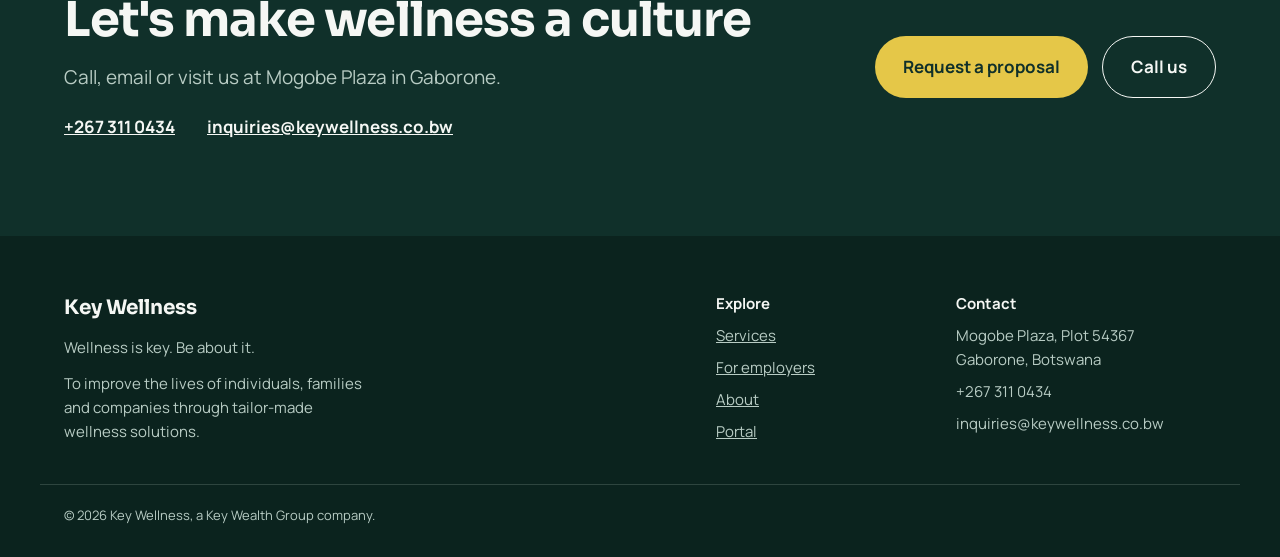
==== commit 84349660: "Remove team section from home page Co-Authored-By: Claude Opus 5.5 <noreply@anthropic.com> Claude-Se" ====
--- a/index.html
+++ b/index.html
@@ -142,19 +142,7 @@
 </div>
 </section>
 
-<section id="about" style="max-width: 1200px; margin: 0 auto; padding: 112px 24px 96px">
-<p style="margin: 0 0 14px; font-size: 14px; font-weight: 700; letter-spacing: 0.12em; text-transform: uppercase; color: #4B5E57">Our team</p>
-<h2 style="margin: 0 0 48px; font-family: Sora, sans-serif; font-size: 44px; line-height: 1.1; letter-spacing: -0.02em; max-width: 640px">Qualified advisors and planners on your side</h2>
-<div style="display: flex; flex-wrap: wrap; gap: 20px">
-<div style="flex: 1 1 200px; min-width: 0; display: flex; flex-direction: column; gap: 12px"><div style="aspect-ratio: 4 / 5; border-radius: 20px; background: #E2E9E4; border: 1.5px dashed #B6C3BC; display: flex; align-items: center; justify-content: center; font-size: 13px; color: #4B5E57">[Photo]</div><div><strong style="display: block; font-family: Sora, sans-serif; font-size: 17px">Mogomotsi France</strong><span style="color: #4B5E57; font-size: 15px">Financial Advisor</span></div></div>
-<div style="flex: 1 1 200px; min-width: 0; display: flex; flex-direction: column; gap: 12px"><div style="aspect-ratio: 4 / 5; border-radius: 20px; background: #E2E9E4; border: 1.5px dashed #B6C3BC; display: flex; align-items: center; justify-content: center; font-size: 13px; color: #4B5E57">[Photo]</div><div><strong style="display: block; font-family: Sora, sans-serif; font-size: 17px">Thato Kubu</strong><span style="color: #4B5E57; font-size: 15px">Financial Advisor</span></div></div>
-<div style="flex: 1 1 200px; min-width: 0; display: flex; flex-direction: column; gap: 12px"><div style="aspect-ratio: 4 / 5; border-radius: 20px; background: #E2E9E4; border: 1.5px dashed #B6C3BC; display: flex; align-items: center; justify-content: center; font-size: 13px; color: #4B5E57">[Photo]</div><div><strong style="display: block; font-family: Sora, sans-serif; font-size: 17px">Vincent Morewang</strong><span style="color: #4B5E57; font-size: 15px">Financial Advisor</span></div></div>
-<div style="flex: 1 1 200px; min-width: 0; display: flex; flex-direction: column; gap: 12px"><div style="aspect-ratio: 4 / 5; border-radius: 20px; background: #E2E9E4; border: 1.5px dashed #B6C3BC; display: flex; align-items: center; justify-content: center; font-size: 13px; color: #4B5E57">[Photo]</div><div><strong style="display: block; font-family: Sora, sans-serif; font-size: 17px">Kitso Gorthan Ndlovu</strong><span style="color: #4B5E57; font-size: 15px">Financial Planner</span></div></div>
-<div style="flex: 1 1 200px; min-width: 0; display: flex; flex-direction: column; gap: 12px"><div style="aspect-ratio: 4 / 5; border-radius: 20px; background: #E2E9E4; border: 1.5px dashed #B6C3BC; display: flex; align-items: center; justify-content: center; font-size: 13px; color: #4B5E57">[Photo]</div><div><strong style="display: block; font-family: Sora, sans-serif; font-size: 17px">Katlo Tshepiso Ramontshonyana</strong><span style="color: #4B5E57; font-size: 15px">Financial Planner</span></div></div>
-</div>
-</section>
-
-<section style="max-width: 1200px; margin: 0 auto; padding: 0 24px 112px">
+<section id="about" style="max-width: 1200px; margin: 0 auto; padding: 112px 24px 112px">
 <div style="background: #FFFFFF; border: 1px solid #D9E1DC; border-radius: 28px; padding: 48px; display: flex; flex-wrap: wrap; gap: 40px; align-items: center">
 <div style="flex: 1 1 420px; min-width: 0">
 <p style="margin: 0 0 14px; font-size: 14px; font-weight: 700; letter-spacing: 0.12em; text-transform: uppercase; color: #4B5E57">Part of Key Wealth Group</p>
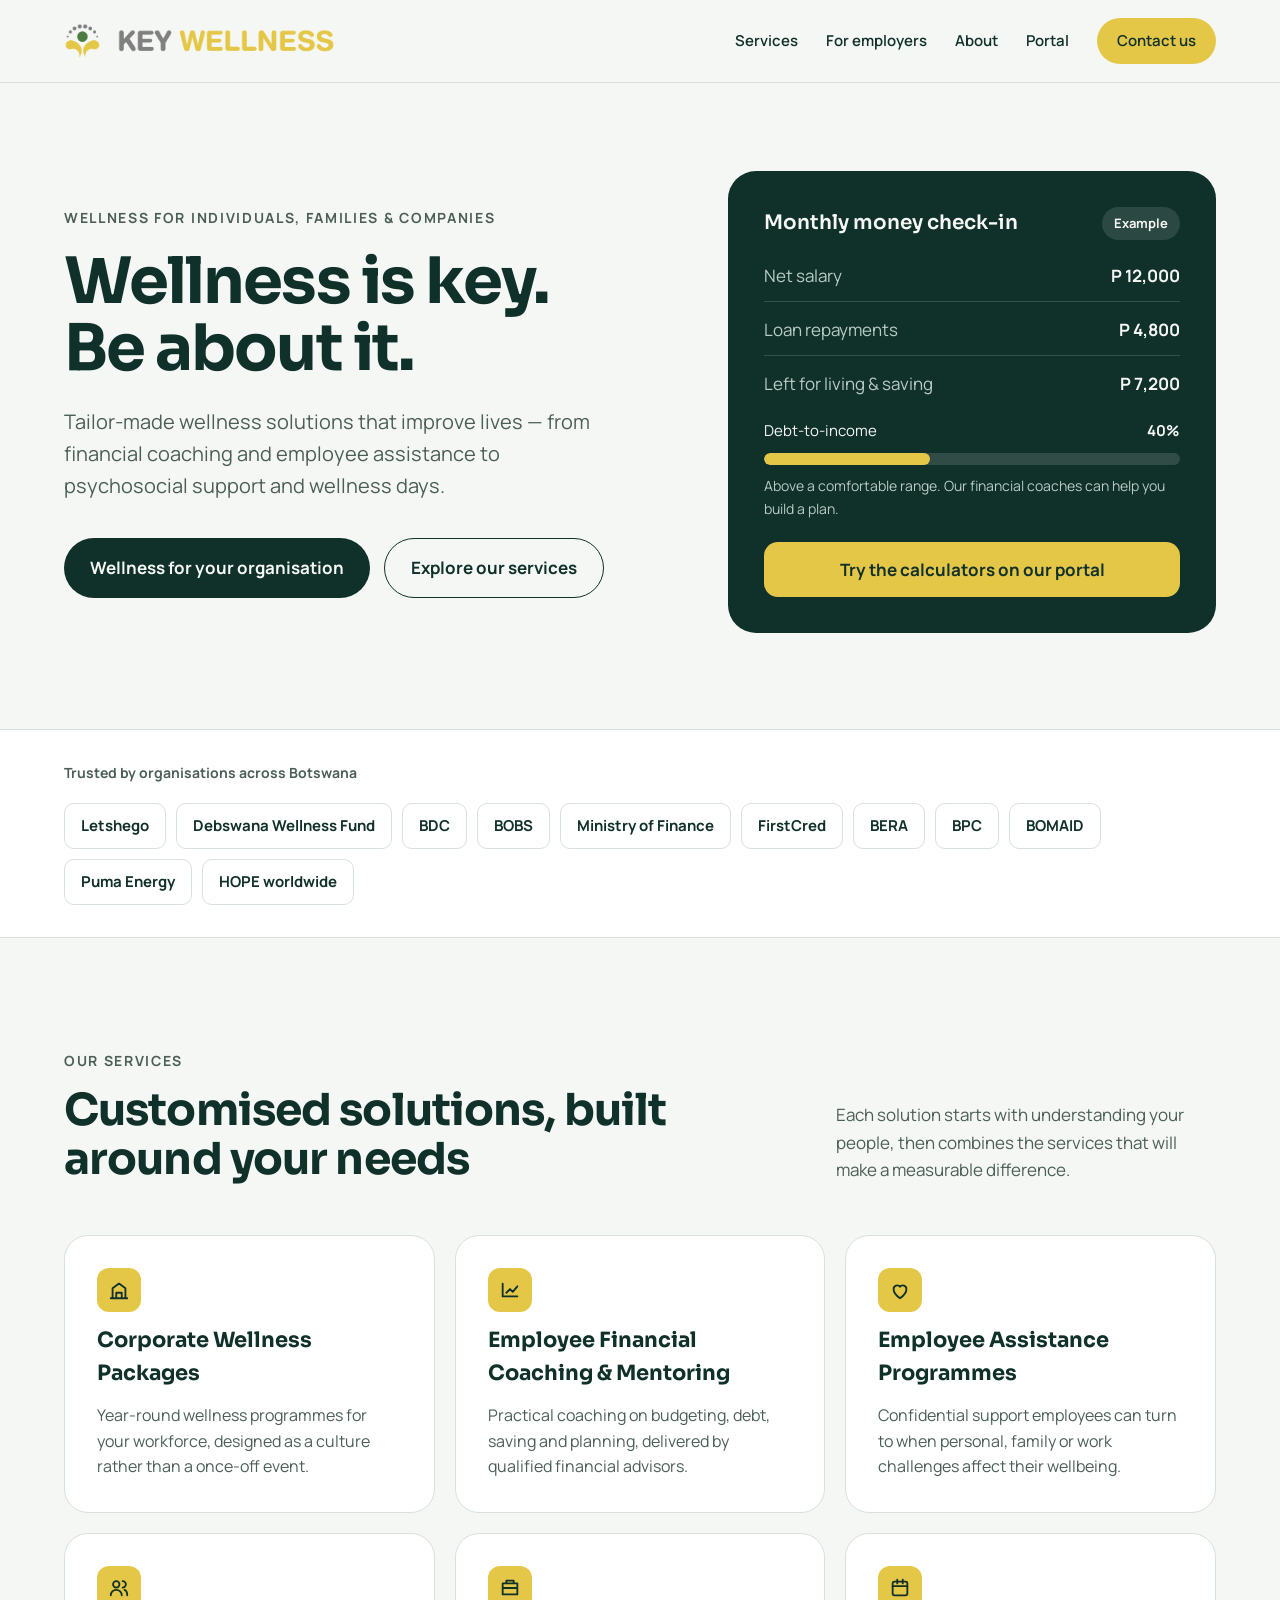
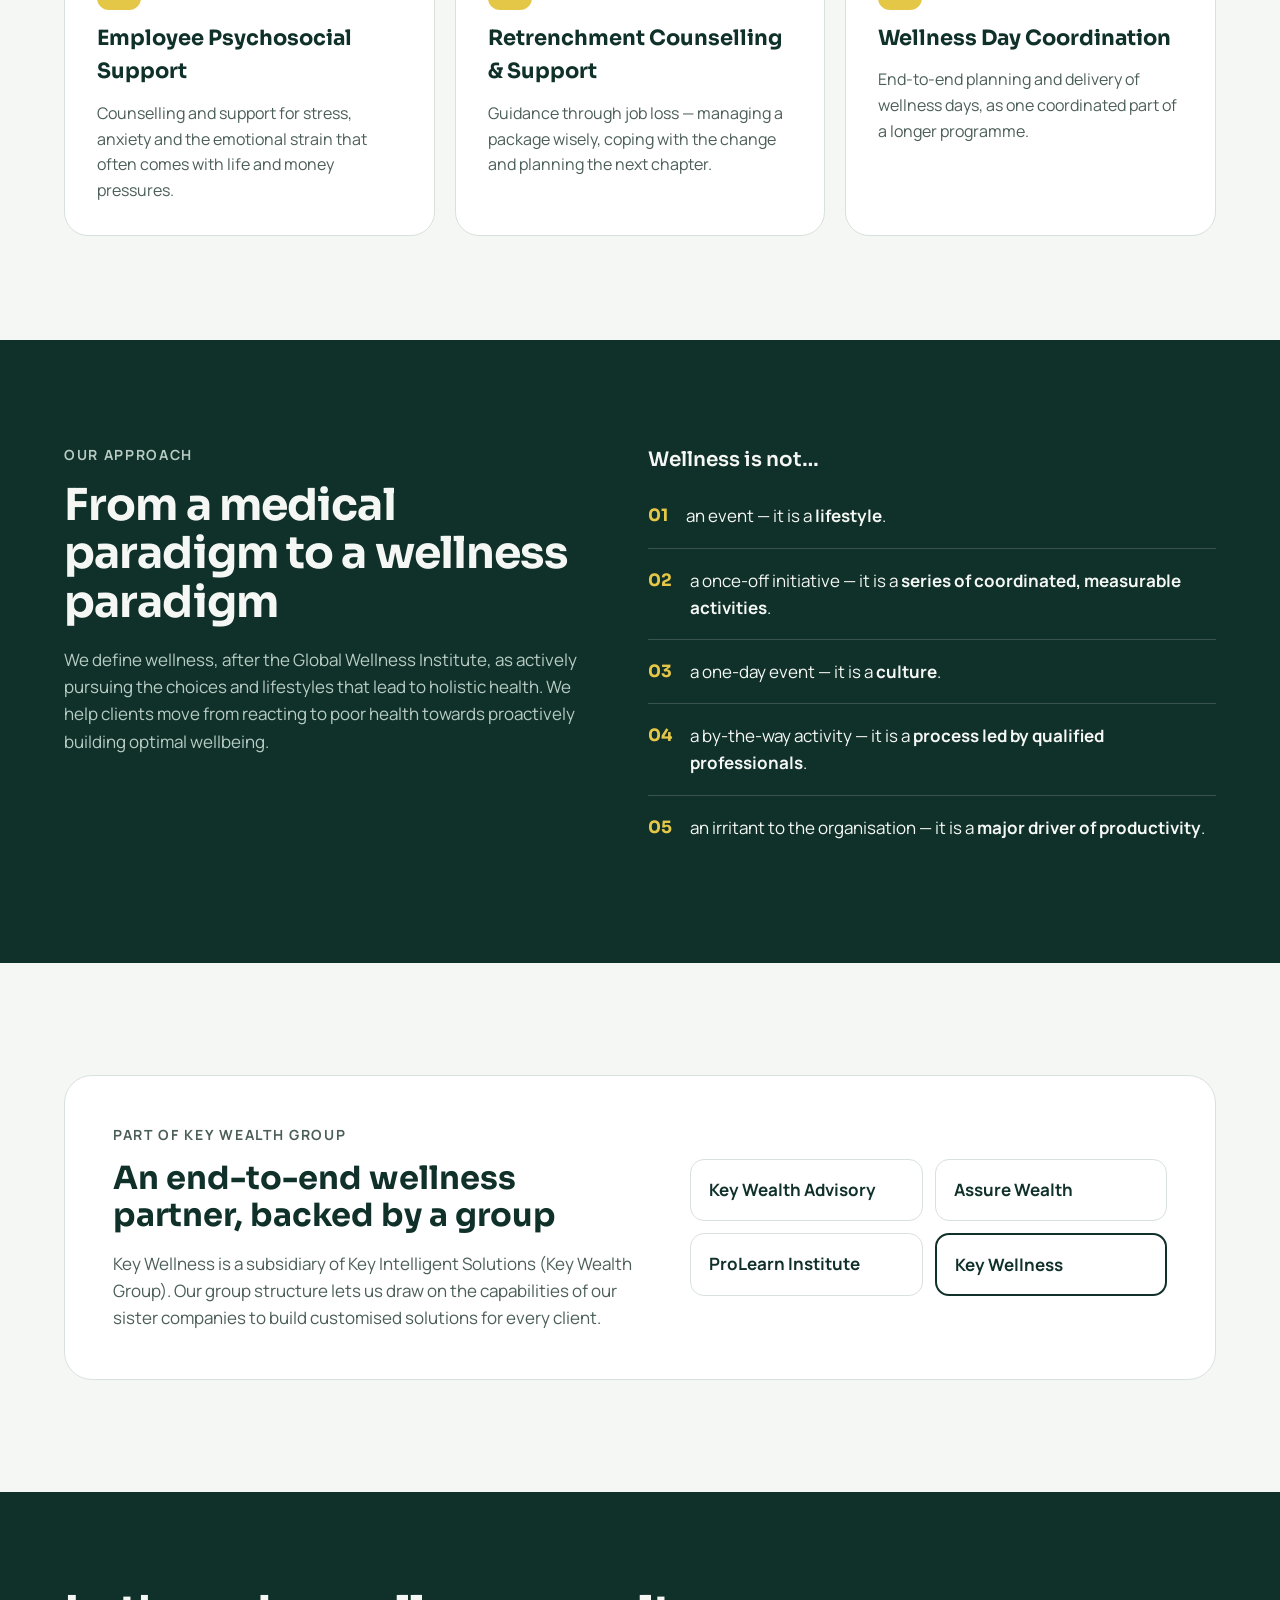
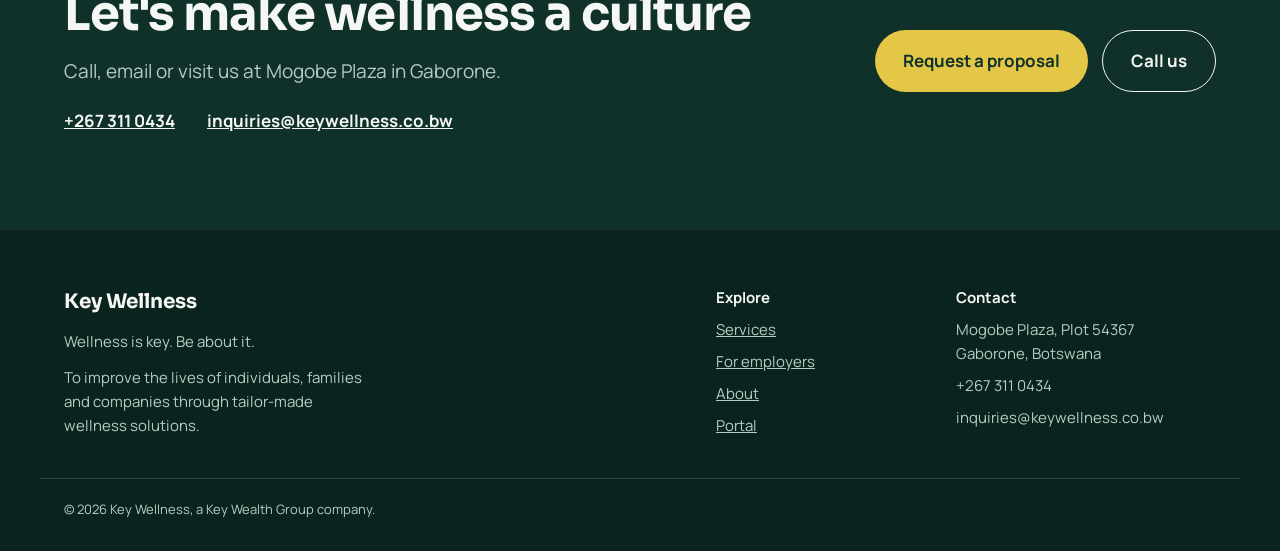
==== commit ec272fc9: "Use logo without tagline in header Co-Authored-By: Claude Opus 5.5 <noreply@anthropic.com> Claude-Se" ====
--- a/index.html
+++ b/index.html
@@ -20,7 +20,7 @@
 <header style="background: #F5F7F4; border-bottom: 1px solid #D9E1DC">
 <nav style="max-width: 1200px; margin: 0 auto; padding: 18px 24px; display: flex; flex-wrap: wrap; align-items: center; justify-content: space-between; gap: 16px">
 <a href="index.html" style="display: flex; align-items: center; gap: 10px; text-decoration: none; color: #10302A">
-<img src="logo.png" alt="Key Wellness — Wellness Is Key, Be About It." style="height: 52px; width: auto; display: block">
+<img src="logo.png" alt="Key Wellness" style="height: 36px; width: auto; display: block">
 </a>
 <div style="display: flex; flex-wrap: wrap; align-items: center; gap: 28px; font-weight: 600; font-size: 15px">
 <a href="#services" style="text-decoration: none">Services</a>
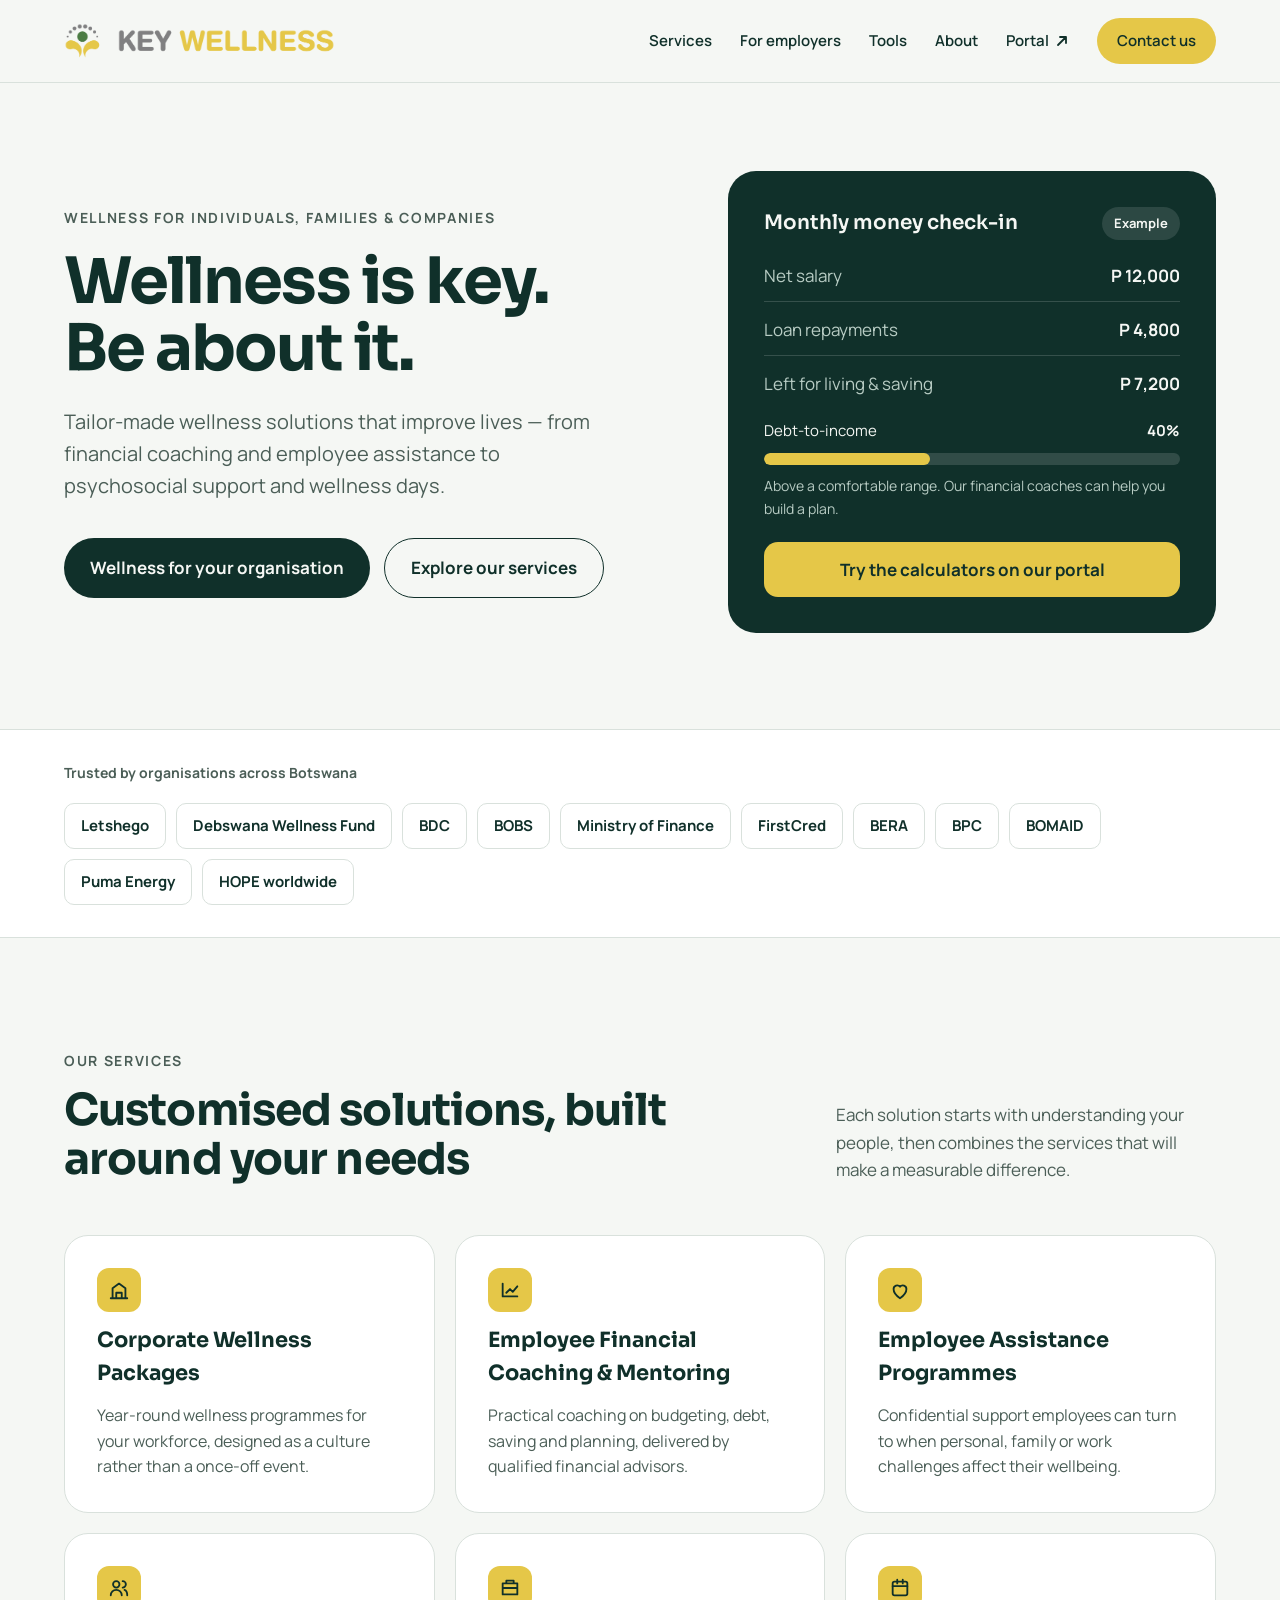
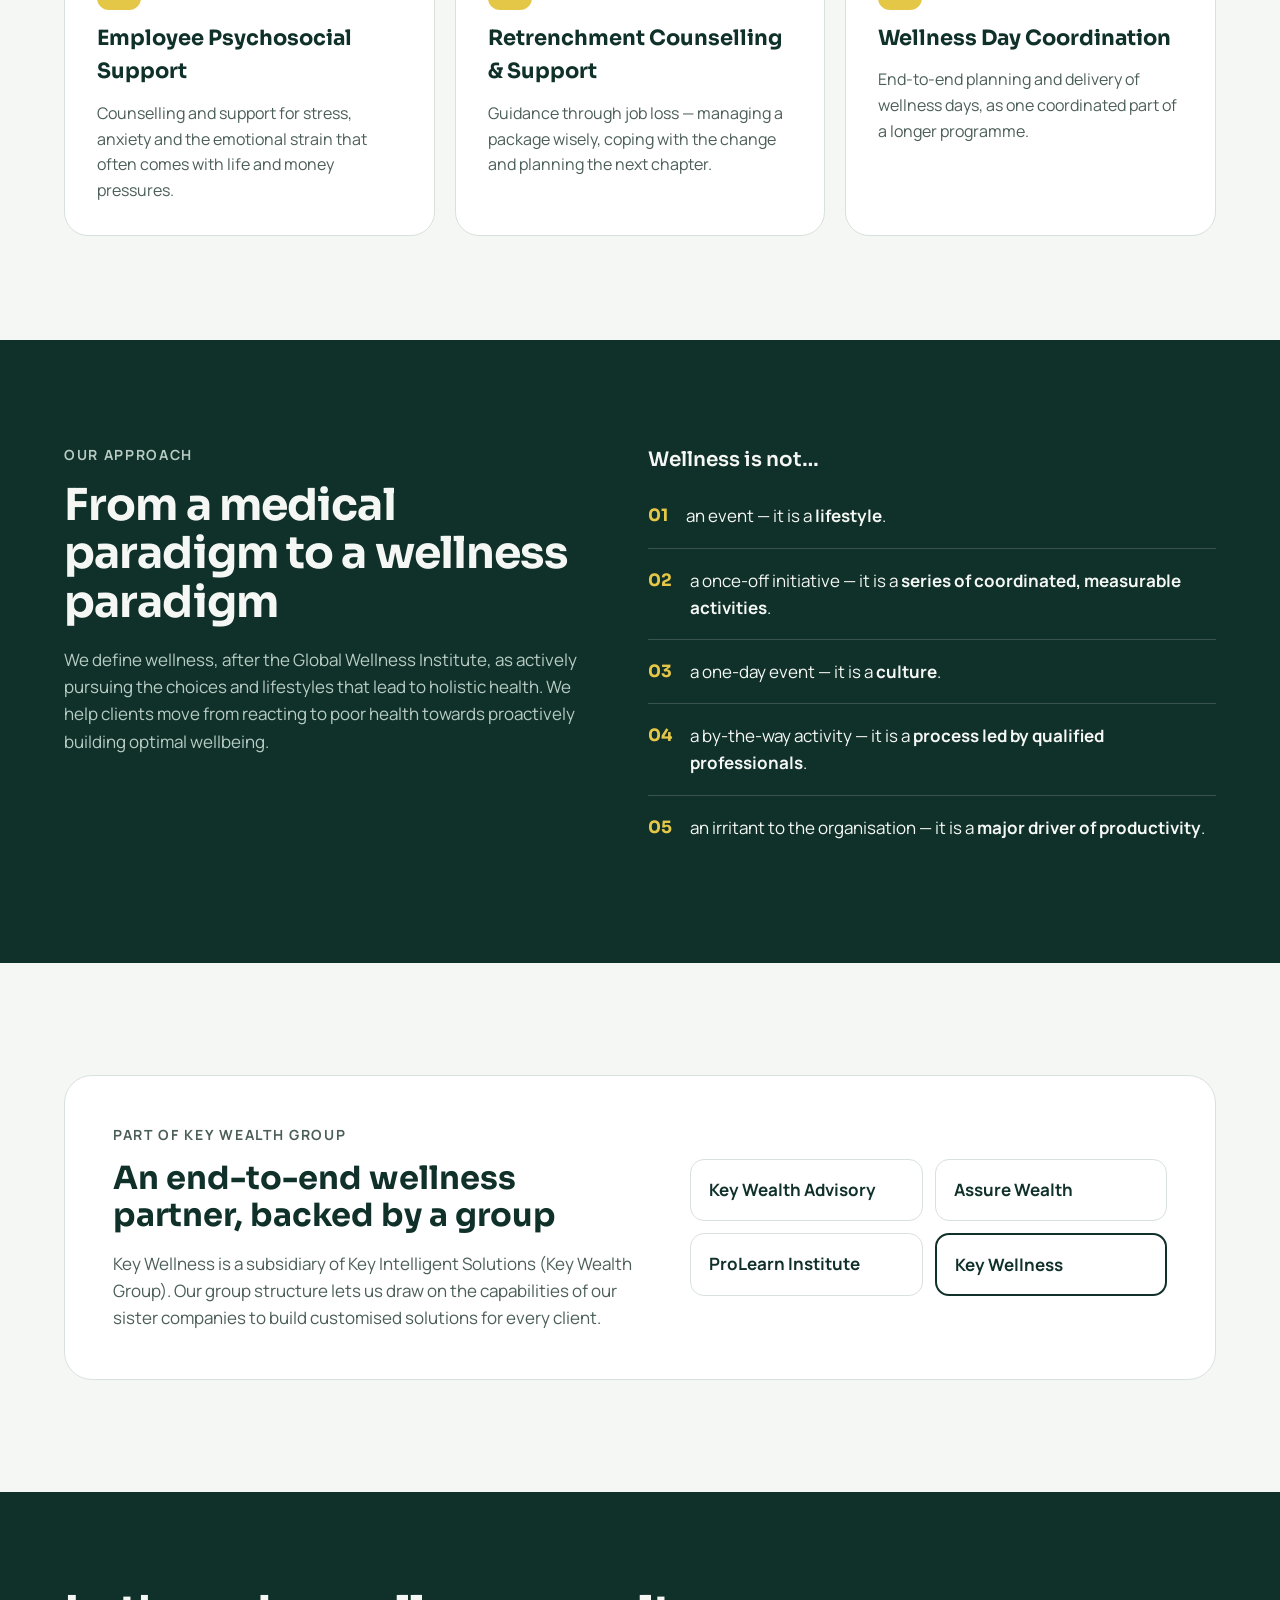
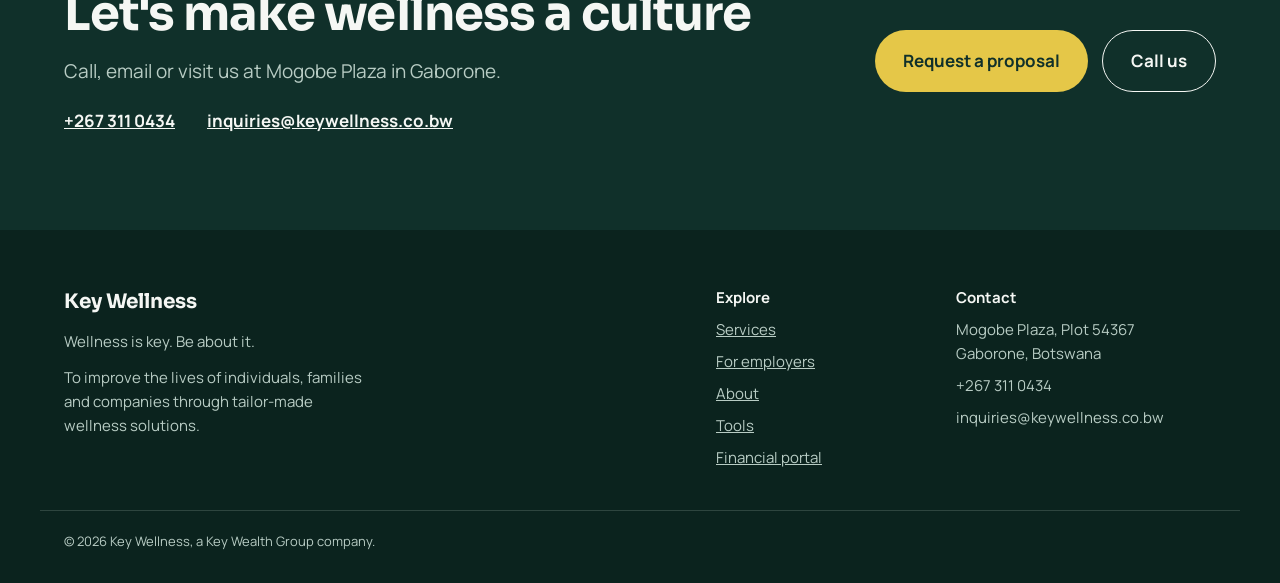
==== commit 6c87d6e8: "Link Portal in main menu to the Key Wellness financial portal; add Tools link Co-Authored-By: Claude" ====
--- a/index.html
+++ b/index.html
@@ -25,8 +25,9 @@
 <div style="display: flex; flex-wrap: wrap; align-items: center; gap: 28px; font-weight: 600; font-size: 15px">
 <a href="#services" style="text-decoration: none">Services</a>
 <a href="employers.html" style="text-decoration: none">For employers</a>
+<a href="tools.html" style="text-decoration: none">Tools</a>
 <a href="#about" style="text-decoration: none">About</a>
-<a href="tools.html" style="text-decoration: none">Portal</a>
+<a href="https://portal.keywellness.co.bw/" style="text-decoration: none; display: inline-flex; align-items: center; gap: 6px">Portal <svg width="14" height="14" viewBox="0 0 14 14" aria-hidden="true"><path d="M5 3h6v6M11 3 3 11" fill="none" stroke="currentColor" stroke-width="1.8" stroke-linecap="round" stroke-linejoin="round"></path></svg></a>
 <a href="#contact" style="text-decoration: none; background: #E5C748; color: #10302A; padding: 11px 20px; border-radius: 999px; min-height: 44px; box-sizing: border-box; display: inline-flex; align-items: center">Contact us</a>
 </div>
 </nav>
@@ -187,7 +188,8 @@
 <a href="#services" style="color: #B8CCC4">Services</a>
 <a href="employers.html" style="color: #B8CCC4">For employers</a>
 <a href="#about" style="color: #B8CCC4">About</a>
-<a href="tools.html" style="color: #B8CCC4">Portal</a>
+<a href="tools.html" style="color: #B8CCC4">Tools</a>
+<a href="https://portal.keywellness.co.bw/" style="color: #B8CCC4">Financial portal</a>
 </div>
 <div style="flex: 0 1 260px; display: flex; flex-direction: column; gap: 8px">
 <span style="font-weight: 700; color: #F5F7F4">Contact</span>
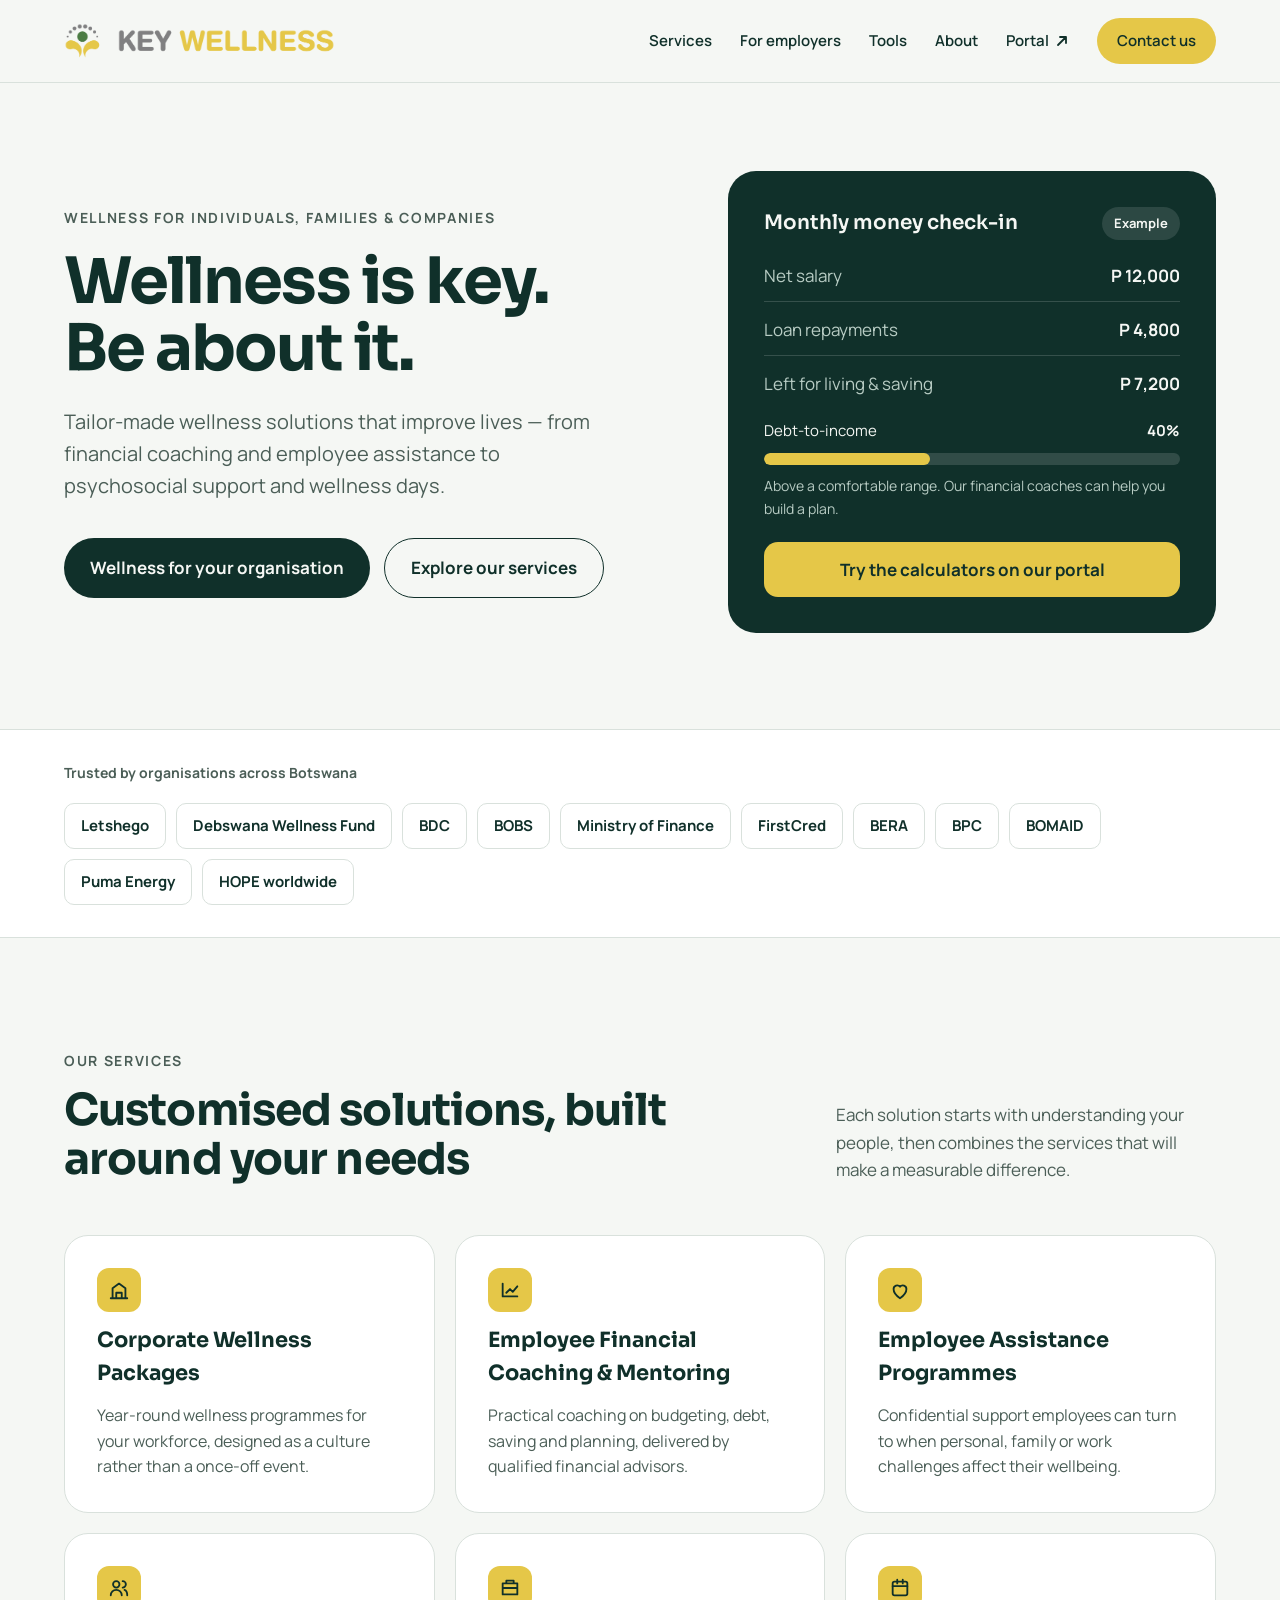
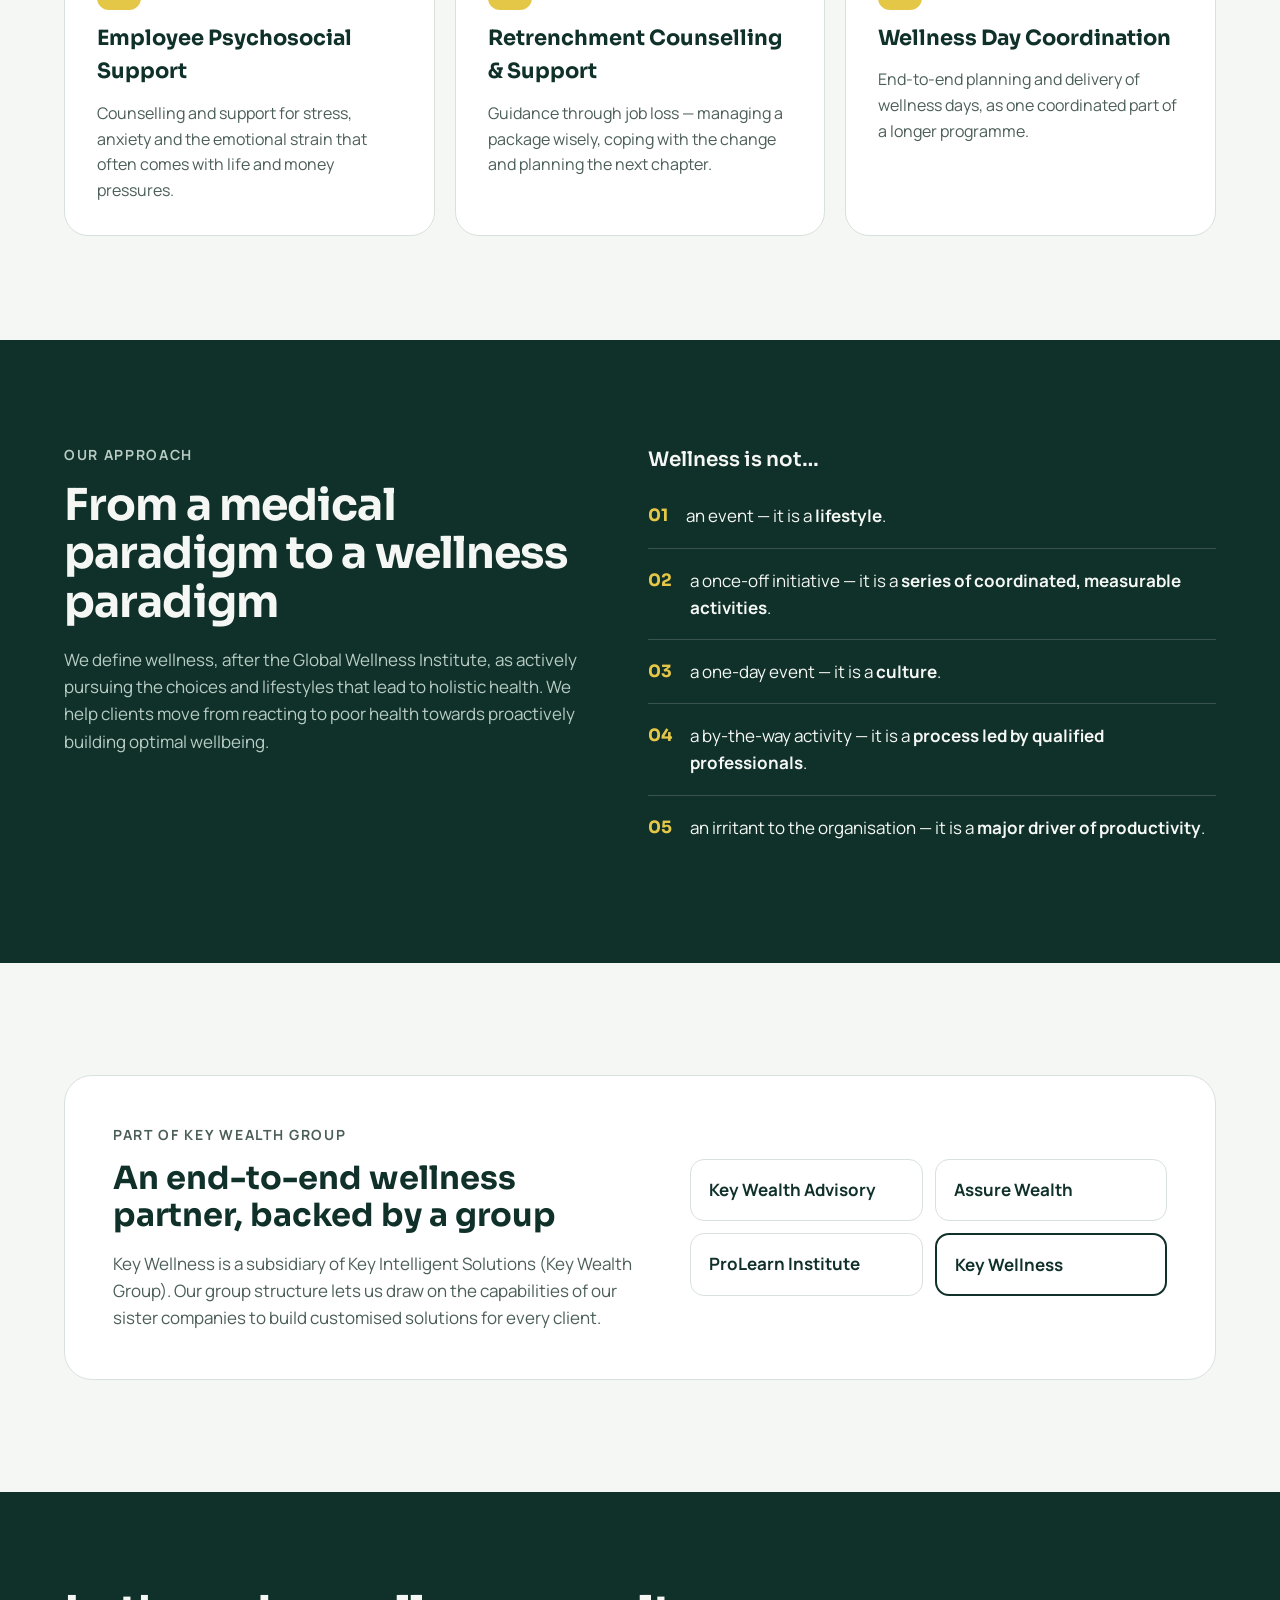
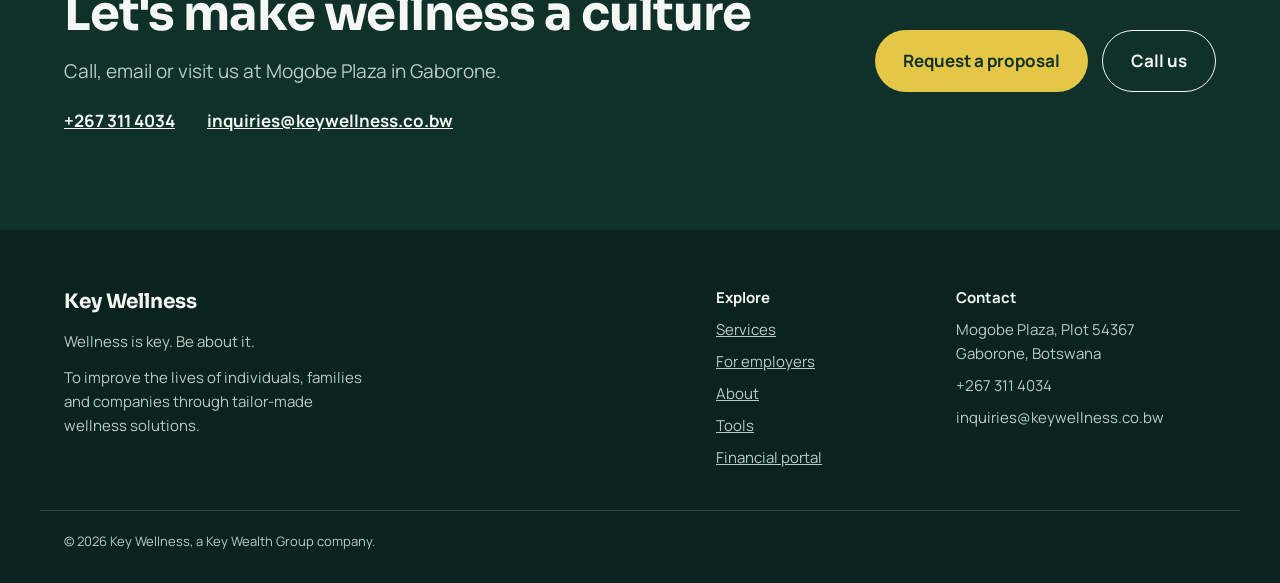
==== commit 5a56eff2: "Update contact number to +267 311 4034 Co-Authored-By: Claude Opus 5.5 <noreply@anthropic.com> Claud" ====
--- a/index.html
+++ b/index.html
@@ -165,13 +165,13 @@
 <h2 style="margin: 0 0 16px; font-family: Sora, sans-serif; font-size: 48px; line-height: 1.08; letter-spacing: -0.02em">Let's make wellness a culture</h2>
 <p style="margin: 0 0 20px; color: #B8CCC4; font-size: 19px; max-width: 32rem">Call, email or visit us at Mogobe Plaza in Gaborone.</p>
 <div style="display: flex; flex-wrap: wrap; gap: 12px 32px; font-weight: 700">
-<a href="tel:+2673110434" style="color: #F5F7F4">+267 311 0434</a>
+<a href="tel:+2673114034" style="color: #F5F7F4">+267 311 4034</a>
 <a href="mailto:inquiries@keywellness.co.bw" style="color: #F5F7F4">inquiries@keywellness.co.bw</a>
 </div>
 </div>
 <div style="display: flex; flex-wrap: wrap; gap: 14px">
 <a href="employers.html" style="text-decoration: none; background: #E5C748; color: #10302A; font-weight: 700; padding: 17px 28px; border-radius: 999px; min-height: 44px; box-sizing: border-box">Request a proposal</a>
-<a href="tel:+2673110434" style="text-decoration: none; border: 1.5px solid #F5F7F4; color: #F5F7F4; font-weight: 700; padding: 16px 28px; border-radius: 999px; min-height: 44px; box-sizing: border-box">Call us</a>
+<a href="tel:+2673114034" style="text-decoration: none; border: 1.5px solid #F5F7F4; color: #F5F7F4; font-weight: 700; padding: 16px 28px; border-radius: 999px; min-height: 44px; box-sizing: border-box">Call us</a>
 </div>
 </div>
 </section>
@@ -194,7 +194,7 @@
 <div style="flex: 0 1 260px; display: flex; flex-direction: column; gap: 8px">
 <span style="font-weight: 700; color: #F5F7F4">Contact</span>
 <span>Mogobe Plaza, Plot 54367<br>Gaborone, Botswana</span>
-<span>+267 311 0434</span>
+<span>+267 311 4034</span>
 <span>inquiries@keywellness.co.bw</span>
 </div>
 </div>
